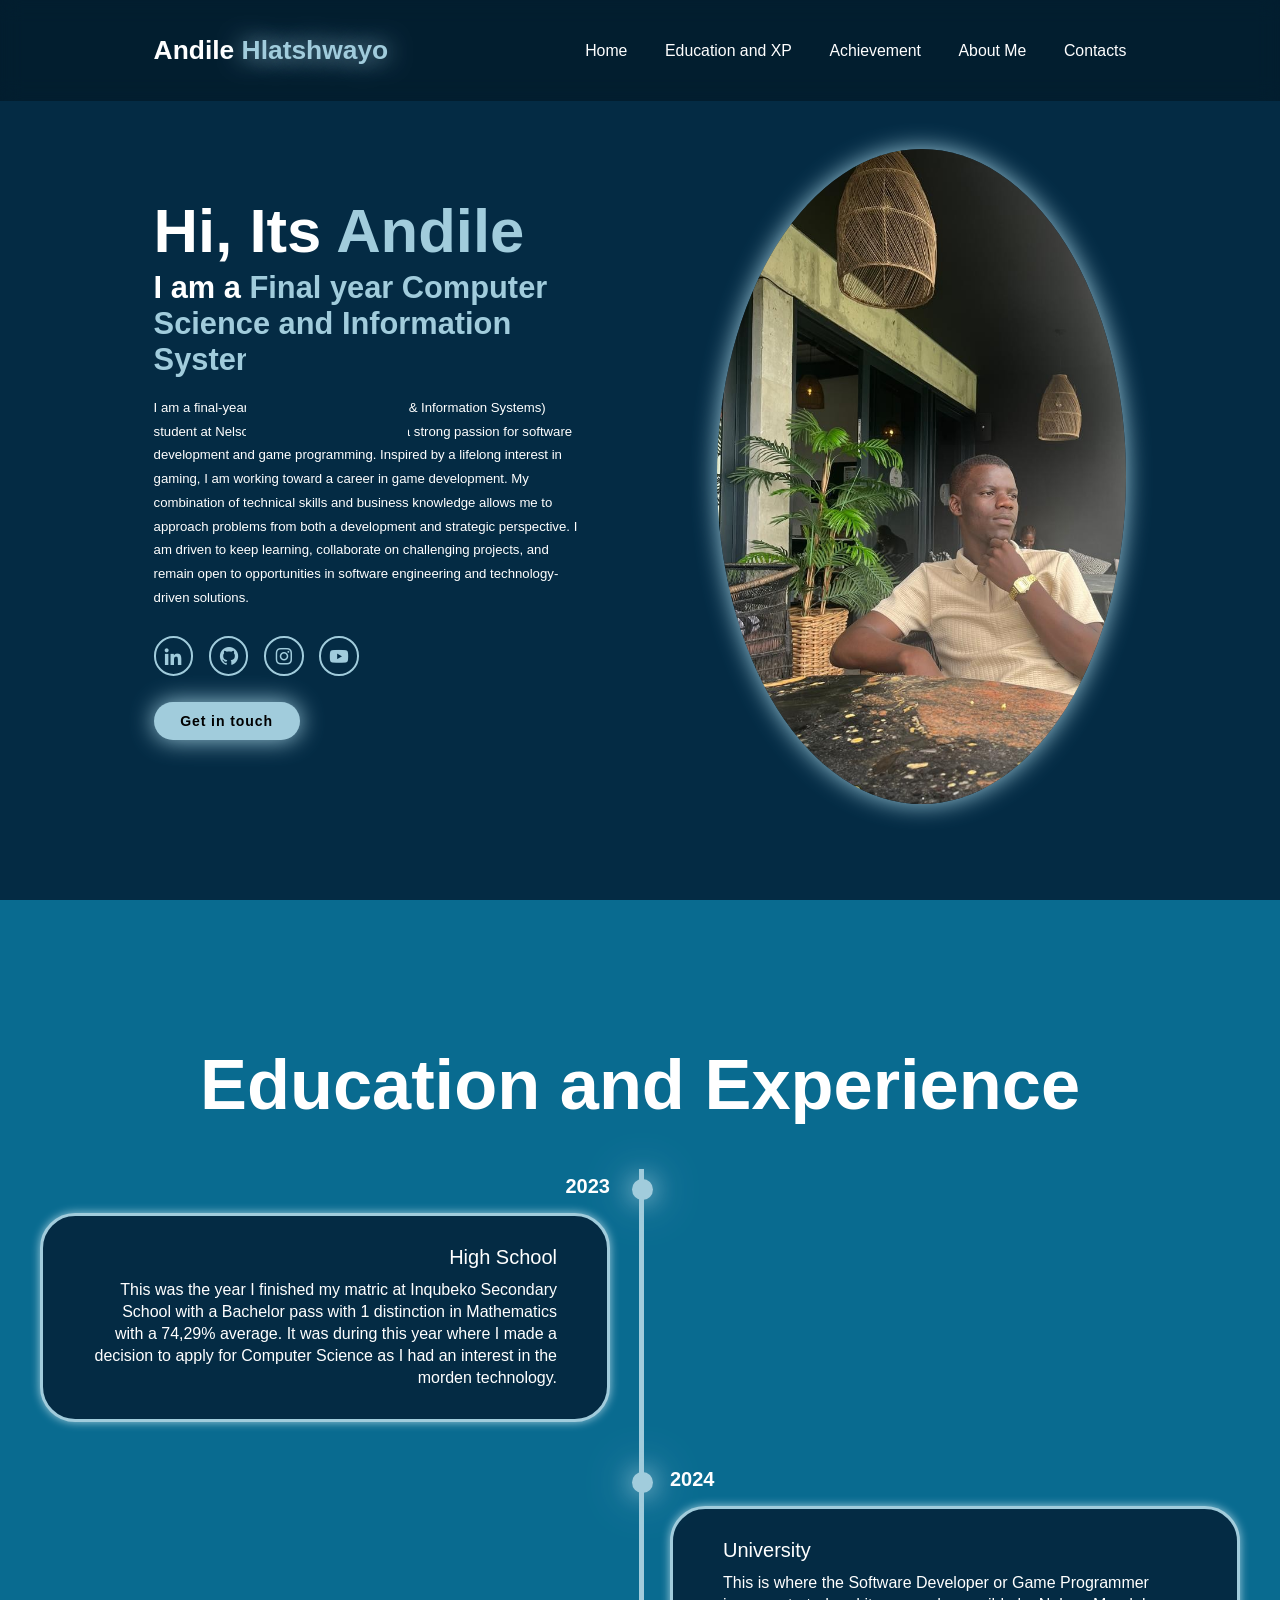
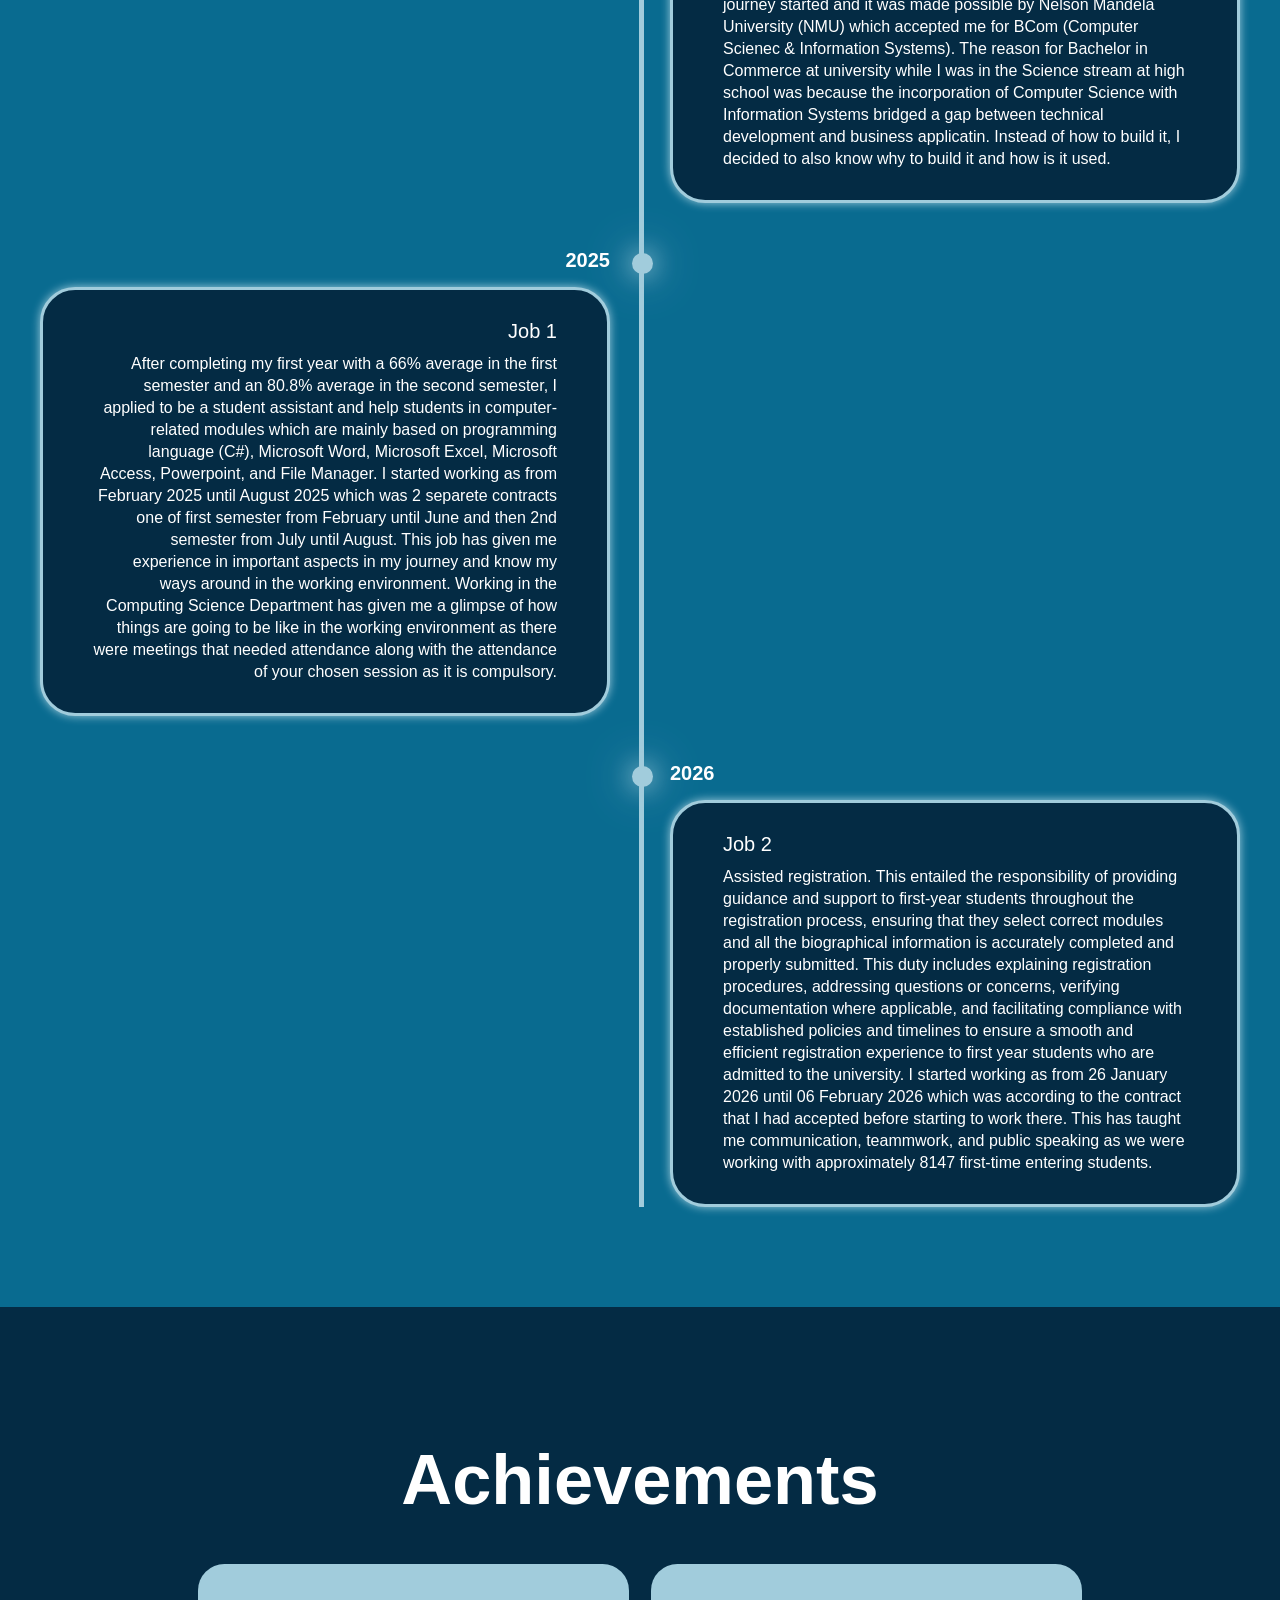
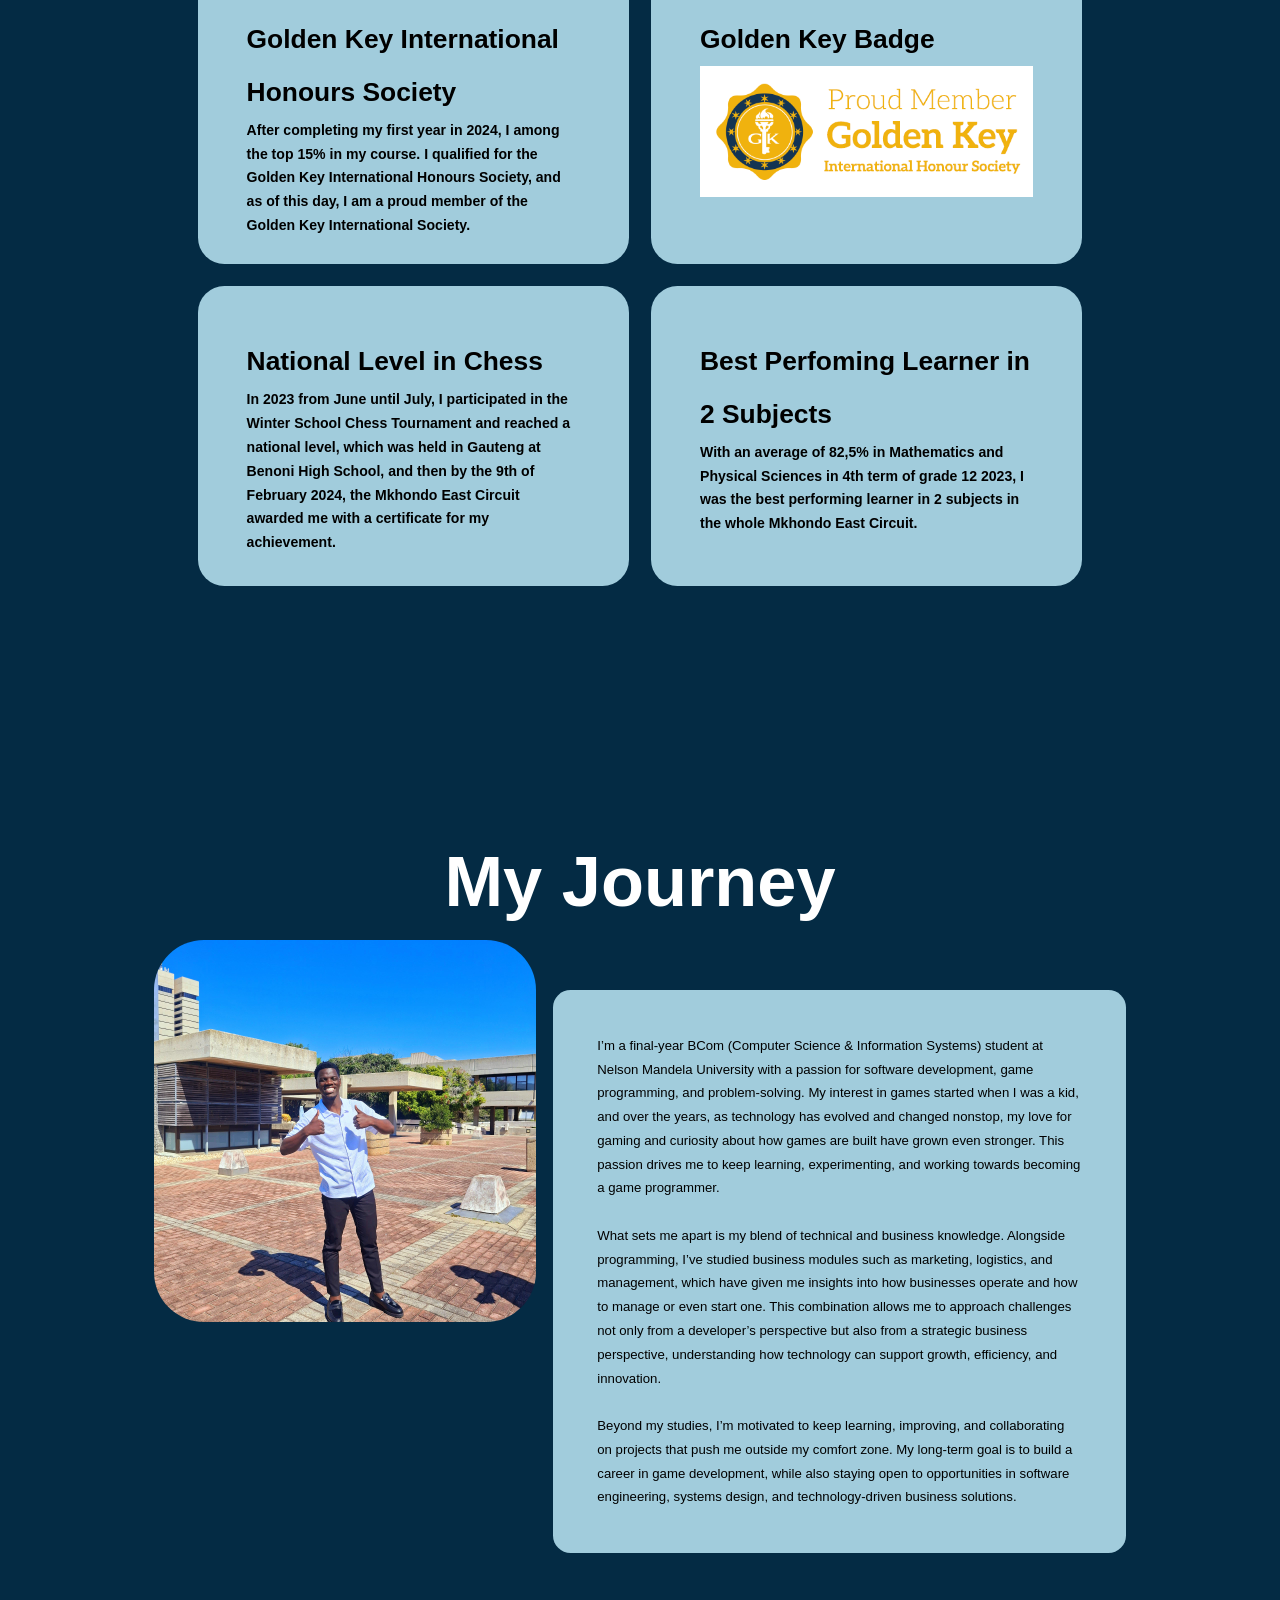
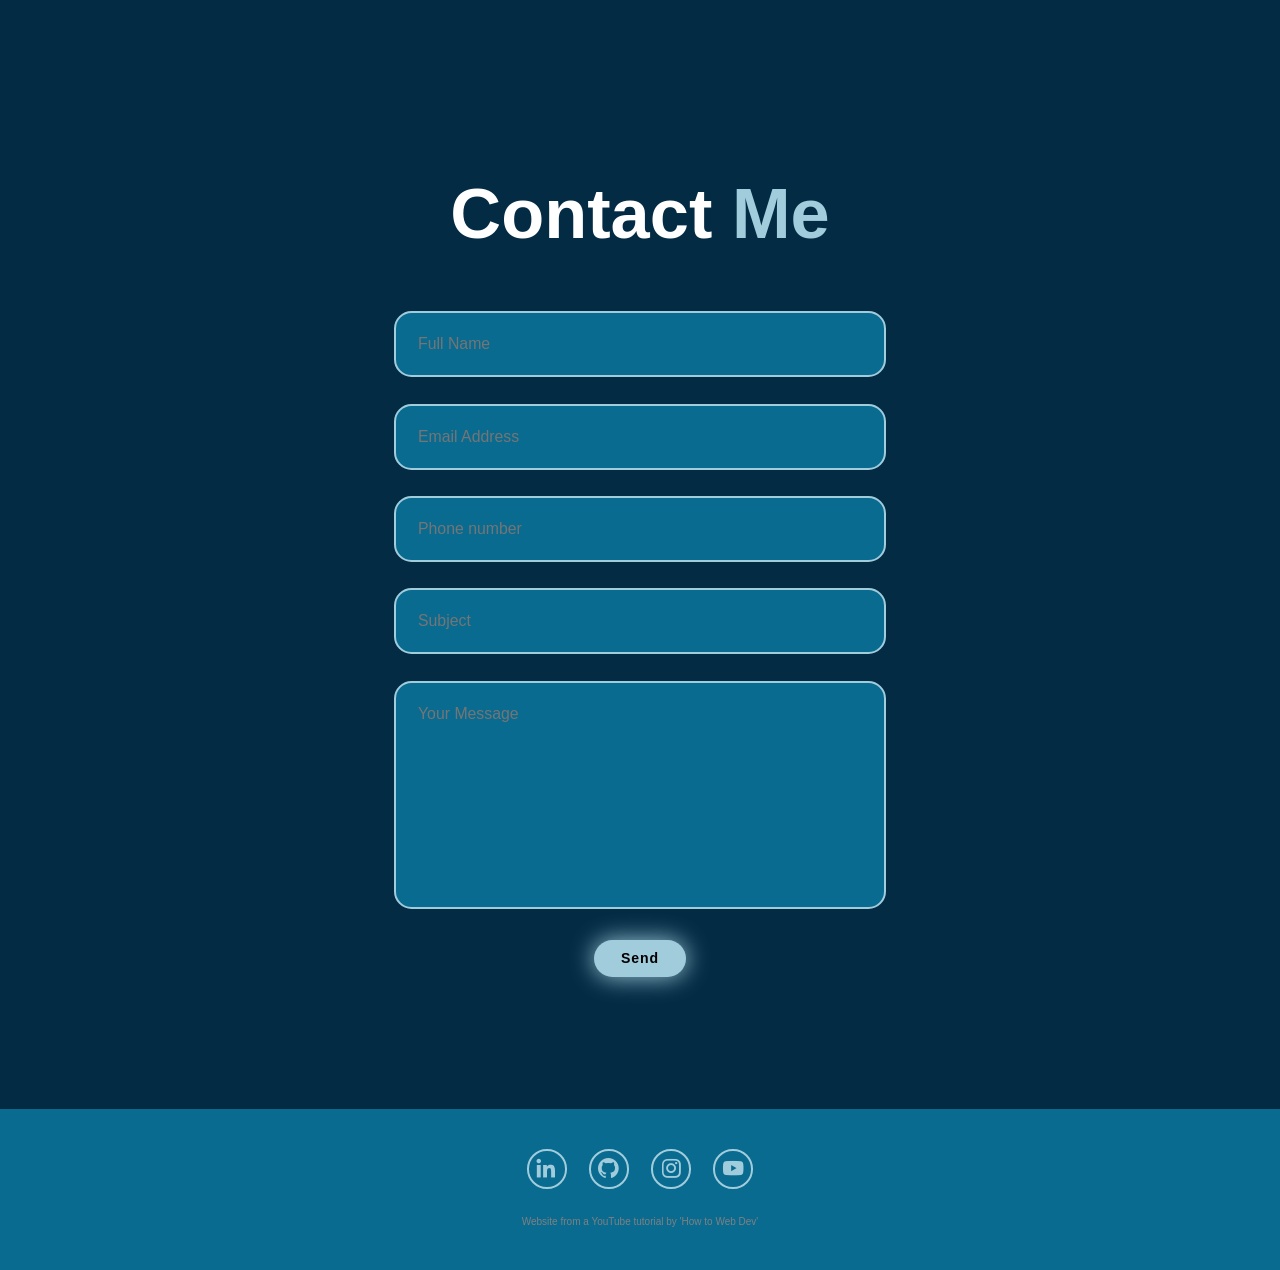
==== index.html @ 9cda264a "Rename Home.html to index.html" ====
<html lang="en">
    <head>
        <meta charset="UTF-8">
        <meta name="viewport" content="width=device-width, initial-scale=1.0">
        <title>Andile's Portfolio website</title>
        <link href="Stylesheet/Stylesheet.css" rel="Stylesheet" type="text/css">
        <link href='https://unpkg.com/boxicons@2.1.4/css/boxicons.min.css' rel='stylesheet'>
    </head>
    <body>
        <header class="header">
            <a href="#home" class="logo">Andile <span>Hlatshwayo</span></a>
            <i class='bx bx-menu' id="menu-icon"></i>
            <nav class="navbar">
                <a href="#home" class="active">Home</a>
                <a href="#education">Education and XP</a>
                <a href="#service">Achievement</a>
                <a href="#About">About Me</a>
                <a href="#contact">Contacts</a>
            </nav>
        </header>

        <section class="home" id="home">
            <div class="home-content">
                <h1> Hi, Its <span>Andile</span></h1>
                <h3 class=text-animation> I am a <span></span></h3>
                <p>I am a final-year BCom (Computer Science & Information Systems) student at Nelson Mandela University with a strong passion for software development and game programming. Inspired by a lifelong interest in gaming, I am working toward a career in game development. My combination of technical skills and business knowledge allows me to approach problems from both a development and strategic perspective. I am driven to keep learning, collaborate on challenging projects, and remain open to opportunities in software engineering and technology-driven solutions.</p>
                <div class="social-icons">
                    <a href="https://www.linkedin.com/in/andile-hlatshwayo-a243722b5/"><i class='bx bxl-linkedin'></i></a>
                    <a href="https://github.com/Andile-Hlatshwayo"><i class='bx bxl-github'></i></a>
                    <a href="https://www.instagram.com/viver_05/"><i class='bx bxl-instagram'></i></a>
                    <a href="https://www.youtube.com/@Andile_Hlatshwayo-05"><i class='bx bxl-youtube'></i></a>
                </div>
                <div class="btn-group">
                    <!--<a href="#" class="btn">Hire</a>-->
                    <a href="#contact" class="btn">Get in touch</a>
                </div>
                
            </div>
            <div class="home-img">
                    <img src="Images/Me1.jpeg" alt="Andile's Face">
                </div>
        </section>
        <section class="education"id="education">
            <h2 class="heading">Education and Experience</h2>
            <div class="timeline-items">
                <div class="timeline-item">
                <div class="timeline-dot"></div>
                <div class="timeline-date">2023</div> 
                <div class="timeline-content">
                    <h3>High School</h3>
                    <p>This was the year I finished my matric at Inqubeko Secondary School with a Bachelor pass with 1 distinction in Mathematics with a 74,29% average. It was during this year where I made a decision to apply for Computer Science as I had an interest in the morden technology.</p>
                </div>
            </div>

            <div class="timeline-item">
                <div class="timeline-dot"></div>
                <div class="timeline-date">2024</div> 
                <div class="timeline-content">
                    <h3>University</h3>
                    <p>This is where the Software Developer or Game Programmer journey started and it was made possible by Nelson Mandela University (NMU) which accepted me for BCom (Computer Scienec & Information Systems). The reason for Bachelor in Commerce at university while I was in the Science stream at high school was because the incorporation of Computer Science with Information Systems bridged a gap between technical development and business applicatin. Instead of how to build it, I decided to also know why to build it and how is it used.</p>
                </div>
            </div>
            <div class="timeline-item">
                <div class="timeline-dot"></div>
                <div class="timeline-date">2025</div> 
                <div class="timeline-content">
                    <h3>Job 1</h3>
                    <p>After completing my first year with a 66% average in the first semester and an 80.8% average in the second semester, I applied to be a student assistant and help students in computer-related modules which are mainly based on programming language (C#), Microsoft Word, Microsoft Excel, Microsoft Access, Powerpoint, and File Manager. I started working as from February 2025 until August 2025 which was 2 separete contracts one of first semester from February until June and then 2nd semester from July until August. This job has given me experience in important aspects in my journey and know my ways around in the working environment. Working in the Computing Science Department has given me a glimpse of how things are going to be like in the working environment as there were meetings that needed attendance along with the attendance of your chosen session as it is compulsory.</p>
                </div>
            </div>
            <div class="timeline-item">
                <div class="timeline-dot"></div>
                <div class="timeline-date">2026</div> 
                <div class="timeline-content">
                    <h3>Job 2</h3>
                    <p>Assisted registration. This entailed the responsibility of providing guidance and support to first-year students throughout the registration process, ensuring that they select correct modules and all the biographical information is accurately completed and properly submitted. This duty includes explaining registration procedures, addressing questions or concerns, verifying documentation where applicable, and facilitating compliance with established policies and timelines to ensure a smooth and efficient registration experience to first year students who are admitted to the university. I started working as from 26 January 2026 until 06 February 2026 which was according to the contract that I had accepted before starting to work there. This has taught me communication, teammwork, and public speaking as we were working with approximately 8147 first-time entering students.</p>
                </div>
            </div>
            
            </div>
        </section>

        <section class="services" id="service">
            <h2 class="heading">Achievements</h2>
            <div class="services-container">
                <div class="service-box">
                    <div class="service-info">
                        <h4>Golden Key International Honours Society</h4>
                        <p>After completing my first year in 2024, I among the top 15% in my course. I qualified for the Golden Key International Honours Society, and as of this day, I am a proud member of the Golden Key International Society.</p>
                    </div>
                </div>
                <div class="service-box">
                    <div class="service-info">
                        <h4>Golden Key Badge</h4>
                        <p><img src="Images/GK-Badge-_Blue-Flat.png" alt="GK badge"> </p>
                    </div>
                </div>
                <div class="service-box">
                    <div class="service-info">
                        <h4>National Level in Chess</h4>
                        <p>In 2023 from June until July, I participated in the Winter School Chess Tournament and reached a national level, which was held in Gauteng at Benoni High School, and then by the 9th of February 2024, the Mkhondo East Circuit awarded me with a certificate for my achievement.</p>
                    </div>
                </div>
                <div class="service-box">
                    <div class="service-info">
                        <h4>Best Perfoming Learner in 2 Subjects</h4>
                        <p>With an average of 82,5% in Mathematics and Physical Sciences in 4th term of grade 12 2023, I was the best performing learner in 2 subjects in the whole Mkhondo East Circuit.</p>
                    </div>
                </div>

            </div>
            
        </section>
        <section class="about-me" id="About">
            <h2>My Journey</h2>
            <div class="about-container">
                <div class="about-image">
                    <img src="Images/IMG-20251029-WA0083.jpg" alt="Andile full body">
                </div>
                <div class="about-info">
                    <p>I’m a final-year BCom (Computer Science & Information Systems) student at Nelson Mandela University with a passion for software development, game programming, and problem-solving. My interest in games started when I was a kid, and over the years, as technology has evolved and changed nonstop, my love for gaming and curiosity about how games are built have grown even stronger. This passion drives me to keep learning, experimenting, and working towards becoming a game programmer.
                    <br><br>What sets me apart is my blend of technical and business knowledge. Alongside programming, I’ve studied business modules such as marketing, logistics, and management, which have given me insights into how businesses operate and how to manage or even start one. This combination allows me to approach challenges not only from a developer’s perspective but also from a strategic business perspective, understanding how technology can support growth, efficiency, and innovation.
                    <br><br>Beyond my studies, I’m motivated to keep learning, improving, and collaborating on projects that push me outside my comfort zone. My long-term goal is to build a career in game development, while also staying open to opportunities in software engineering, systems design, and technology-driven business solutions.</p>
                </div>
            </div>
        </section>

        <section class="contact" id="contact">
            <h2 class="heading">Contact <span>Me</span></h2>
            <form action="https://formsubmit.co/a7f2ac24976071102de75db7d6a9cdf4" method="post">
                <div class="input-group">
                    <div class="input-box">
                        <input type="text" name="Name" placeholder="Full Name">
                        <input type="email" name="email_address" placeholder="Email Address">
                    </div>
                    <div class="input-box">
                        <input type="number" name="Cell number" placeholder="Phone number">
                        <input type="text" name="Email Subject" placeholder="Subject">
                    </div>
                    <div class="input-group-2">
                        <textarea name="message_content" cols="30" rows="10" placeholder="Your Message"></textarea>
                        <input type="submit" value="Send" class="btn">
                    </div>
                </div>
            </form>
        </section>

        <footer class="footer">
            <div class="social">
                <a href="https://www.linkedin.com/in/andile-hlatshwayo-a243722b5/"><i class='bx bxl-linkedin'></i></a>
                <a href="https://github.com/Andile-Hlatshwayo"><i class='bx bxl-github'></i></a>
                <a href="https://www.instagram.com/viver_05/"><i class='bx bxl-instagram'></i></a>
                <a href="https://www.youtube.com/@Andile_Hlatshwayo-05"><i class='bx bxl-youtube'></i></a>
            </div>
            <ul class="list">
                <li>
                    <P>Website from a YouTube tutorial by 'How to Web Dev'</P>
                </li>
            </ul>
        </footer>
        <script src="Javascript/Javascript.js"></script>
    </body>
</html>
---- Stylesheet/Stylesheet.css ----
*{
    margin: 0;
    padding: 0;
    box-sizing: border-box;
    text-decoration: none;
    border: none;
    outline: none;
    scroll-behavior: smooth;
    font-family: "Poppins", sans-serif;
}
:root{
    --bg-color: #042B44;
    --second-bg-color: #096B90;
    --text-color: white;
    --main-color: #A1CCDC;
    /*--bg-color: #080808;
    --second-bg-color: #131313;
    --text-color: white;
    --main-color: #00ffee;*/
}
html{
    font-size: 60%;
    overflow-x: hidden;
}
body{
    background: var(--bg-color);
    color: var(--text-color);
}
.header{
    position: fixed;
    top: 0;
    left: 0;
    width: 100%;
    padding: 4rem 12% 4rem;
    background: rgba(0,0,0,0.3);
    backdrop-filter: blur(10px);
    display: flex;
    justify-content: space-between;
    align-items: center;
    z-index: 5;
}
.logo{
    font-size: 3rem;
    color: var(--text-color);
    font-weight: 800;
    cursor: pointer;
    transition: 0.3s ease;

}
.logo:hover{
    transform: scale(1.1);
}
.logo span{
    text-shadow: 0 0 25px var(--main-color);
}
.navbar a{
    font-size: 1.8rem;
    color: var(--text-color);
    margin-left: 4rem;
    font-weight: 500;
    transition: 0.3s ease;
    border-bottom: 3px solid transparent;
}
.navbar a:hover, .navbar a.active{
    color: var(--main-color);
    border-bottom: 3px solid var(--main-color);
}
#menu-icon{
    font-size: 3.6rem;
    color: var(--main-color);
    display: none;
}


section{
    min-height: 100vh;
    padding: 10rem 12% 10rem;
}
.home{
    display: flex;
    align-items: center;
    justify-content: center;
    gap: 15rem;
}
.home-content{
    display:flex;
    flex-direction: column;
    align-items: baseline;
    text-align: left;
    justify-content: center;
    margin-top: 3rem;

}
span{
    color: var(--main-color);
}
.logo span{
    color: var(--main-color);
}
.home-content h3{
    margin-bottom: 2rem;
    margin-top: 1rem;
    font-size: 3.5rem;
}
.home-content h1{
    font-size: 7rem;
    font-weight: 700;
    margin-top: 1.5rem;
    line-height: 1;
}
.home-img{
    border-radius: 50%;
}
.home-img img{
    position: relative;
    top: 3rem;
    width: 32vw;
    border-radius: 50%;
    box-shadow: 0 0 25px var(--main-color);
    cursor: pointer;
    transition: 0.4s ease-in-out;
}
.home-img img:hover{
    box-shadow: 0 0 25px var(--main-color), 
    0 0 50px var(--main-color),
     0 0 100px var(--main-color);
}
.home-content p{
    font-size: 1.5rem;
    font-weight: 500;
    max-width: 1000px;
    line-height: 1.8;
}
.social-icons a{
    display: inline-flex;
    justify-content: center;
    align-items: center;
    width: 4.5rem;
    height: 4.5rem;
    background: transparent;
    border: 2px solid var(--main-color);
    font-size: 2.5rem;
    border-radius: 50%;
    color: var(--main-color);
    margin: 3rem 1.5rem 3rem 0;
    transition: 0.3s ease-in-out;
}
.social-icons a:hover{
    color: var(--text-color);
    transform: scale(1.3)translateY(-5px);
    box-shadow: 0 0 25px var(--main-color);
    background-color: var(--main-color);
}
.btn{
    display: inline-block;
    padding: 1rem 2.8rem;
    background: var(--main-color);
    box-shadow: 0 0 25px var(--main-color);
    border-radius: 4rem;
    color: black;
    border: 2px solid transparent;
    letter-spacing: 0.1rem;
    font-weight: 600;
    transition: 0.3s ease-in-out;
    font-size: 1.6rem;
    cursor: pointer;
}
.btn:hover{
    transform: scale(1.05);
    box-shadow: 0 0 50px var(--main-color);
}
.btn-group{
    display: flex;
    align-items: center;
    gap: 1.5rem;

}
.btn-group a:nth-of-type(2){
    background-color: black;
    color: var(--main-color);
    border: 2px solid var(--main-color);
    box-shadow: 0 0 25px transparent;
}
.btn-group a:nth-of-type(2):hover{
    box-shadow: 0 0 25px var(--main-color);
    background-color: var(--main-color);
    color: black;
}
.text-animation{
    font-size: 34px;
    font-weight: 600;
    min-width: 280px;
}
.text-animation span{
    position: relative;
}
.text-animation span::before{
    content: "Final year Computer Science and Information Systems student";
    color: var(--main-color);
    animation: words 20s infinite;
}
.text-animation span::after{
    content: "";
    background-color: var(--bg-color);
    position: absolute;
    width: calc(100% + 8px);
    height: 100%;
    border-left: 3px solid var(--bg-color);
    right: -8px;
    animation: cursor 0.6s infinite, typing 20s steps(16) infinite;

}
@keyframes cursor{
    to{
        border-left: 2px solid var(--main-color);
    }
}
@keyframes words{
    0%, 20%{
        content: "NMU student";
    }
    21%, 40%{
        content: "Full stack developer";
    }
    41%, 60%{
        content: "Chess player";
    }
    61%, 80%{
        content: "Basketball player";
    }
    81%, 100%{
        content: "Skateboarder";
    }
}
@keyframes typing{
    10%, 15%, 30%, 35%, 50%, 55%, 70%, 75%, 90%, 95%{
        width: 0;
    }
    5%, 20%, 25%, 40%, 45%, 60%, 65%, 80%, 85%{
        width: calc(100% + 8px);
    }
}




.heading{
    font-size: 8rem;
    text-align: center;
    margin: 5rem 0;
}
.education{
    padding: 100px 15px;
    background: var(--second-bg-color);
}
.education h2{
    margin-bottom: 5rem;
}
.timeline-items{
    max-width: 1200px;
    margin: auto;
    display: flex;
    flex-wrap: wrap;
    position: relative;
}
.timeline-items::before{
    content: "";
    position: absolute;
    width: 5px;
    height: 100%;
    background-color: var(--main-color);
    left: calc(50% - 1px);
}
.timeline-item{
    margin-bottom: 40px;
    width: 100%;
    position: relative;
}
.timeline-item:last-child{
    margin-bottom: 0;
}
.timeline-item:nth-child(odd){
    padding-right: calc(50% + 30px);
    text-align: right;
}
.timeline-item:nth-child(even){
    padding-left: calc(50% + 30px);
}
.timeline-dot{
    height: 21px;
    width: 21px;
    background-color: var(--main-color);
    box-shadow: 0 0 25px var(--main-color), 
                0 0 50px var(--main-color);
    position: absolute;
    left: calc(50% - 8px);
    border-radius: 50%;
    top: 10px;
}
.timeline-date{
    font-size: 20px;
    font-weight: 800;
    color: white;
    margin: 6px 0 15px;
}
.timeline-content{
    background-color: var(--bg-color);
    border: 3px solid var(--main-color);
    padding: 30px 50px;
    border-radius: 4rem;
    box-shadow: 0 0 10px var(--main-color);
    cursor: pointer;
    transition: 0.3s ease-in-out;
}
.timeline-content:hover{
    transform: scale(1.05);
    box-shadow: 0 0 25px var(--main-color);
}
.timeline-content h3{
    font-size: 20px;
    color: white;
    margin: 0 0 10px;
    font-weight: 500;

}
.timeline-content p{
    color: white;
    font-size: 16px;
    font-weight: 300;
    line-height: 22px;
}

::-webkit-scrollbar{
    width: 15px;
}
::-webkit-scrollbar-thumb{
    background-color: var(--main-color);
}
::-webkit-scrollbar-track{
    background-color: var(--bg-color);
    width: 50px;
}


.services{
    background: var(--bg-color);
    color: black;
}
.services h2{
    margin-bottom: 5rem;
    color: white;
}
.services-container{
    display: grid;
    grid-template-columns: repeat(2,1fr);
    align-items: center;
    gap: 2.5rem;
}
.service-box{
    background-color: var(--main-color);
    height: 300px;
    border-radius: 3rem;
    border: 5px solid transparent;
    cursor: pointer;
    transition: 0.4s ease-in-out;
}
.service-box:hover{
    background: white;
    color: black;
    border: 5px solid var(--main-color);
    transform: scale(1.03);
}
.service-box .service-info{
    display: flex;
    flex-direction: column;
    text-align: left;
    max-height: 200px;
    justify-content: left;
    align-items: baseline;
    padding: 5rem 5rem;
}
.service-info h4{
    font-size: 3rem;
    font-weight: 800;
    line-height: 2;
}
.service-info p{
    font-size: 1.6rem;
    font-weight: 600;
    max-height: 100px;
    line-height: 1.7;
    margin: auto;
}
.service-info p img{
    width: 100%;
    margin: 0 auto;
}

.contact{
    background-color: var(--bg-color);
}
.contact h2{
    margin-bottom: 3rem;
    color: white;
}
.contact form{
    display: flex;
    align-items: center;
    justify-content: center;
    gap: 3rem;
    margin: 5rem auto;
    text-align: center;
}
.contact form .input-box{
    display: flex;
    justify-content: center;
    flex-wrap: wrap;
}
.contact form .input-box input, 
.contact form textarea{
    width: 100%;
    padding: 2.5rem;
    font-size: 1.8rem;
    color: var(--text-color);
    background: var(--second-bg-color);
    border-radius: 2rem;
    border: 2px solid var(--main-color);
    margin: 1.5rem 0;
    resize: none;
}
.contact form .btn{
    margin-top: 2rem;

}
.footer{
    position: relative;
    bottom: 0;
    width: 100%;
    padding: 40px 0;
    background-color: var(--second-bg-color);
}
.footer .social{
    text-align: center;
    padding-bottom: 25px;
    color: var(--main-color);
}
.footer .social a{
    font-size: 2.8rem;
    color: var(--main-color);
    border: 2px solid var(--main-color);
    width: 4.5rem;
    height: 4.5rem;
    line-height: 42px;
    text-align: center;
    border-radius: 50%;
    margin: 0 10px;
    transition: 0.3s ease-in-out;
    display: inline-flex;
    justify-content: center;
    align-items: center;
}
.footer .social a:hover{
    transform: scale(1.2)translateY(-10px);
    background-color: var(--main-color);
    color: black;
    box-shadow: 0 0 25px var(--main-color);
}
.footer ul{
    margin-top: 0;
    padding: 0;
    font-size: 18px;
    line-height: 1.6;
    margin-bottom: 0;
    text-align: center;
}
.footer ul li{
    display: inline-block;
    padding: 0 15px;
}
.footer ul li p{
    font-size: x-small;
    color: grey;
}

@media(max-width:1285px){
    html{
        font-size: 55%;
    }
    .services-container{
        padding-bottom: 7rem;
        grid-template-columns: repeat(2,1fr);
        margin: 0 5rem;
    }
    .about-container{
        display: block;
    }

}
@media(max-width:991px){
    header{
        padding: 2rem 3%;
    }
    section{
        padding: 10rem 3% 2rem;
    }
    .timeline-items::before{
        left: 7px;
    }
    .timeline-item:nth-child(odd){
        padding-right: 0;
        text-align: left;
    }
    .timeline-item:nth-child(odd),
     .timeline-item:nth-child(even){
        padding-left: 37px;
    }
    .timeline-dot{
        left: 0;
    }
    .services{
        padding-bottom: 7rem;
    }
    .contact form{
        flex-direction: column;
    }
    .footer{
        padding: 2rem 3%;
    }

}
@media(max-width:895px){
    #menu-icon{
        display: block;
    }
    .navbar{
        position: absolute;
        top: 100%;
        right: 0;
        width: 50%;
        padding: 1rem 3%;
        background: rgba(0,0,0,0.8);
        backdrop-filter: blur(20px);
        border-bottom-left-radius: 2rem;
        border-left: 2px solid var(--main-color);
        border-bottom: 2px solid var(--main-color);
        display: none;
    }
    .navbar.active{
        display: block;
    }
    .navbar a{
        display: block;
        font-size: 2rem;
        margin: 3rem 0;
        color: white;
    }
    .home{
        flex-direction: column-reverse;
        margin: 5rem 4rem;
    }
    .home-content h3{
        font-size: 2.6rem;
    }
    .home-content h1{
        font-size: 8rem;
        margin-top: 3rem;
    }
    .home-content p{
        max-width: 600px;
        margin: 0 auto;
    }
    .home-img img{
        width: 56dvw;
    }
    .services h2{
        margin-bottom: 3rem;
    }
    .services-container{
        grid-template-columns: repeat(1,1fr);
    }
    .about-me{
        padding: 0;
        margin: 0;
    }
    .about-container{
        display: block;
    }
    .about-info{
        overflow: auto;
        
    }
    
}



.about-image{
    width: 40%;
    margin: 0 auto;
    padding-bottom: 50px;
}
.about-image img{
    width: 100%;
    height: auto;
    border-radius: 50px;
}
.about-info{
    width: 60%;
    margin: 0 auto;
    padding-top: 50px;
}
.about-container{
    display: flex;
    gap: 2rem;
}
.about-info p{
    font-size: 1.5rem;
    font-weight: 500;
    line-height: 1.8;
    background: var(--main-color);
    color: black;
    border-radius: 2rem;
    padding: 5rem;
    transition: 0.3s ease-in-out;
}
.about-info p:hover{
    background: white;
    color: black;
    border: 5px solid var(--main-color);
    transform: scale(1.03);
}
.about-me h2{
    margin-bottom: 5rem;
    color: white;
    font-size: 8rem;
    text-align: center;
    margin: 2rem 0;
}
@media (max-width: 768px) {
    .about-container {
        flex-direction: row;
    }

    .about-info {
        max-height: 300px;
        overflow: auto;
    }
    .service-info p img{
        width: 90%;
        margin: 0 auto;
    }
}
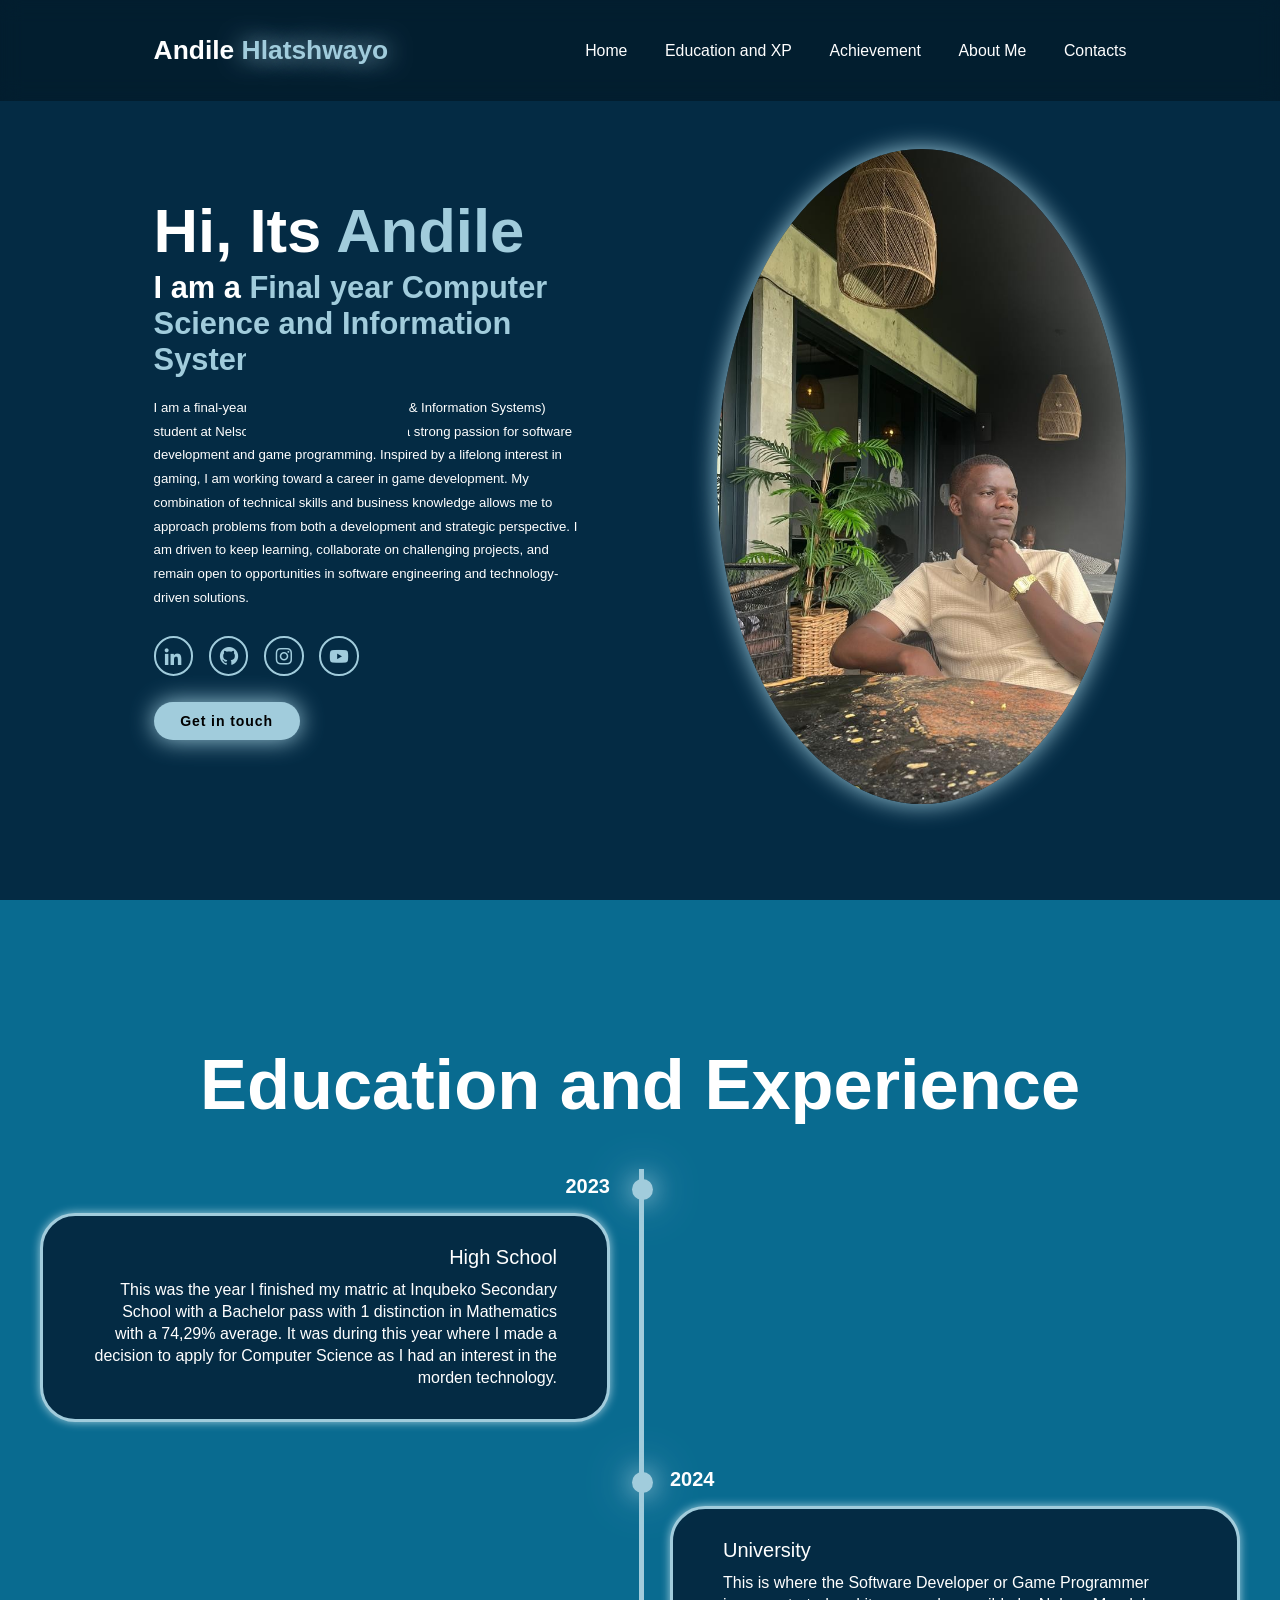
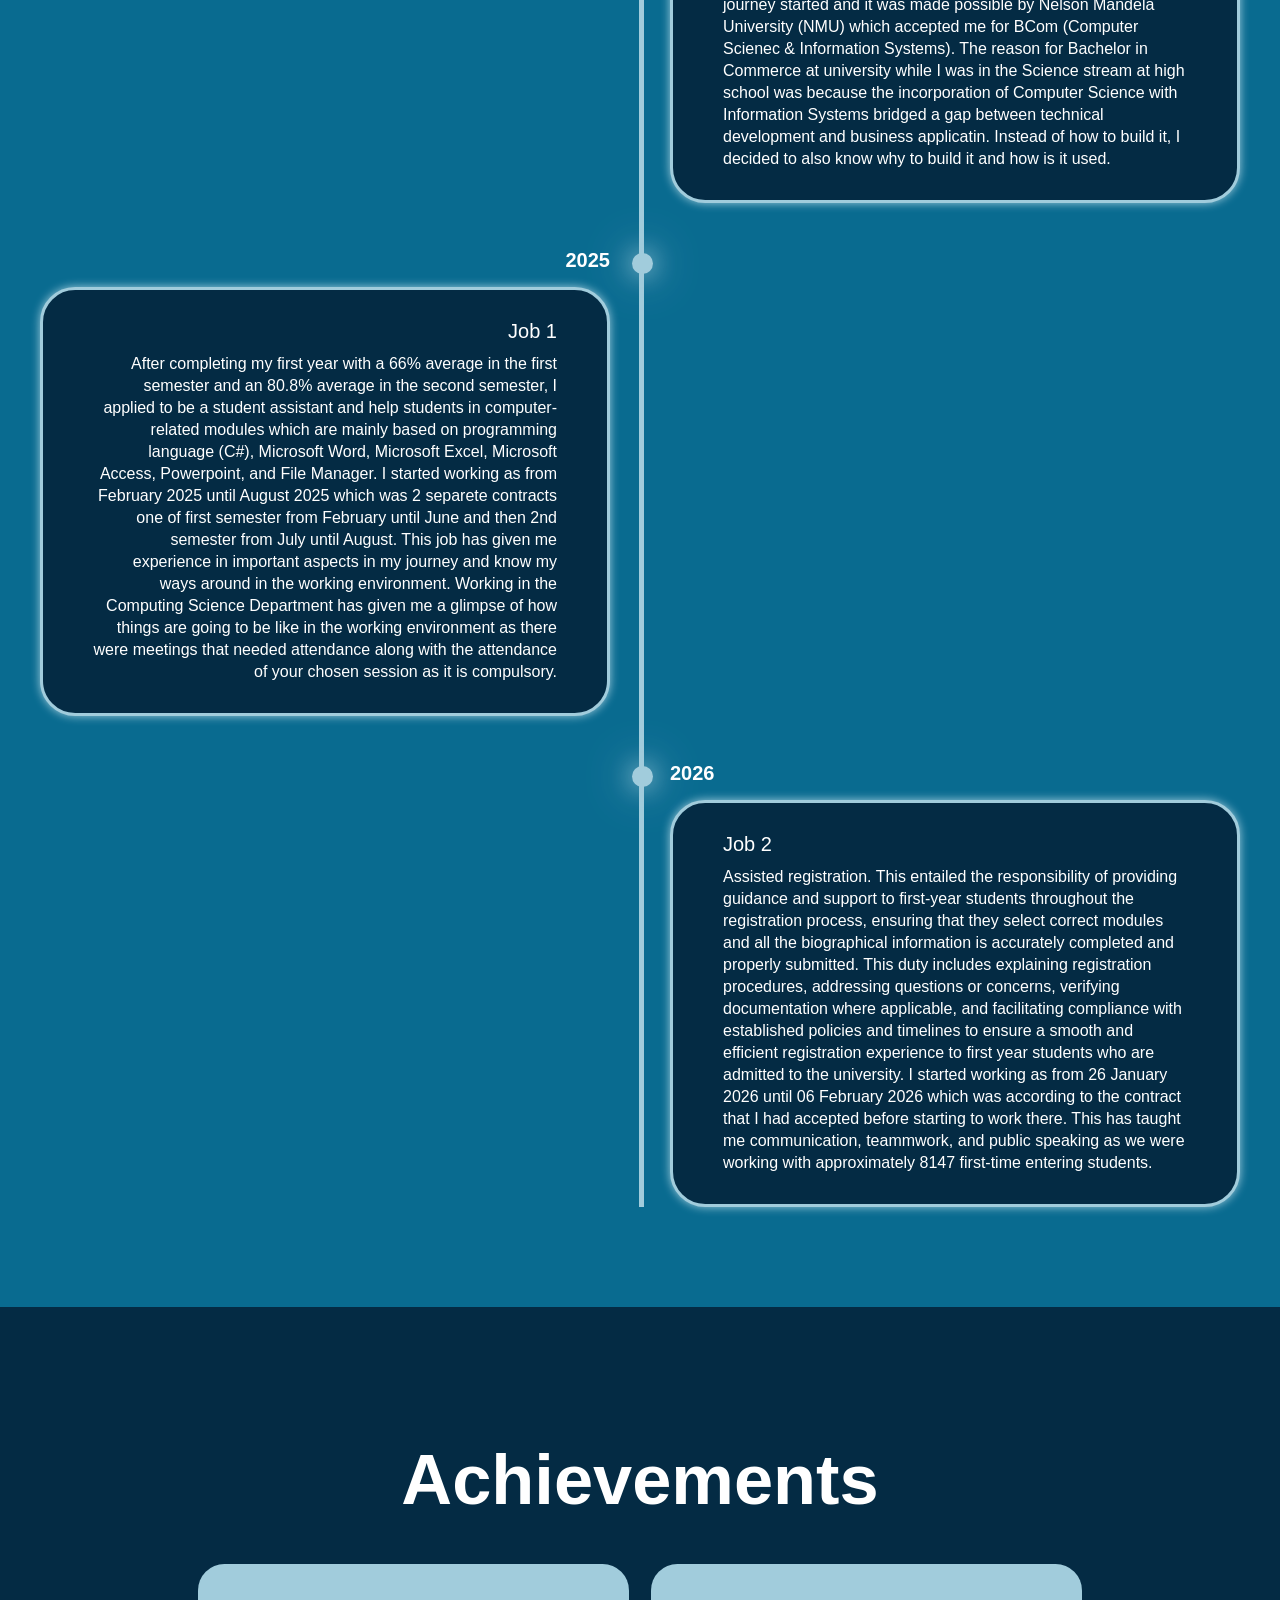
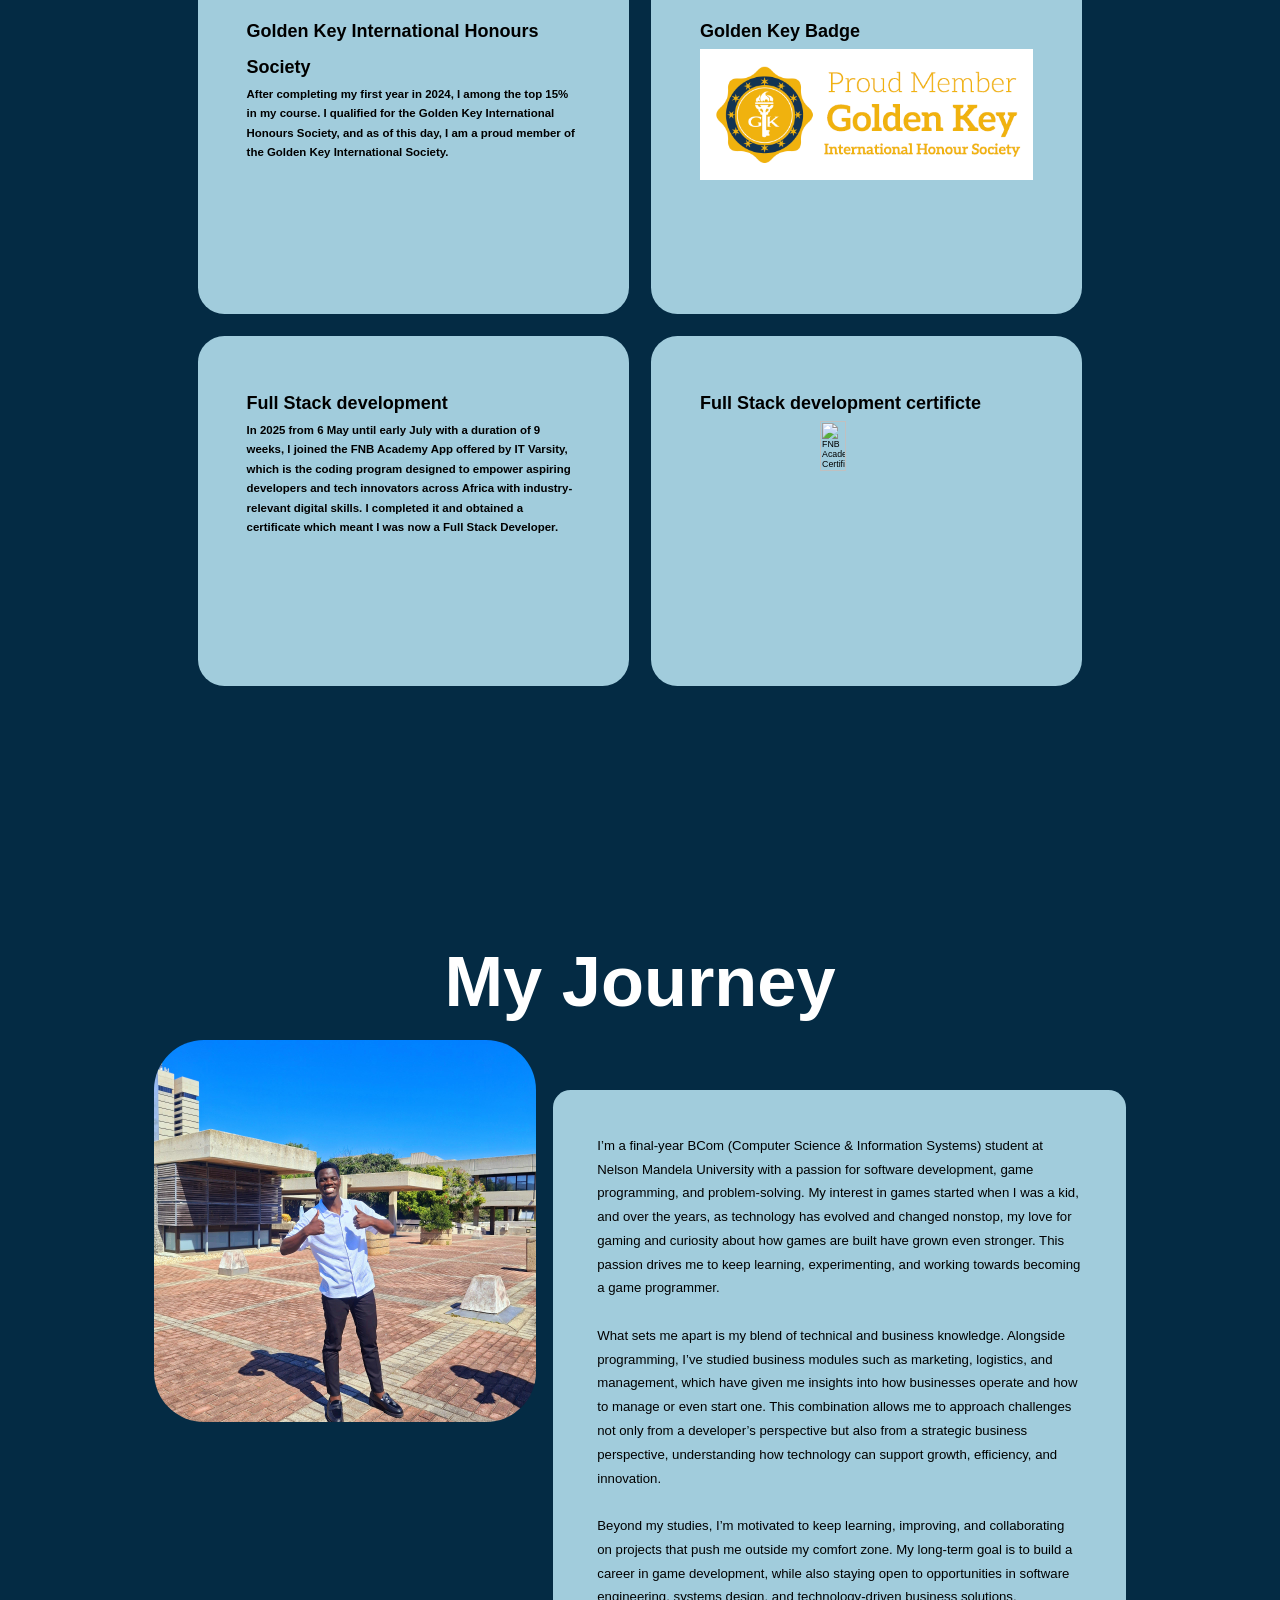
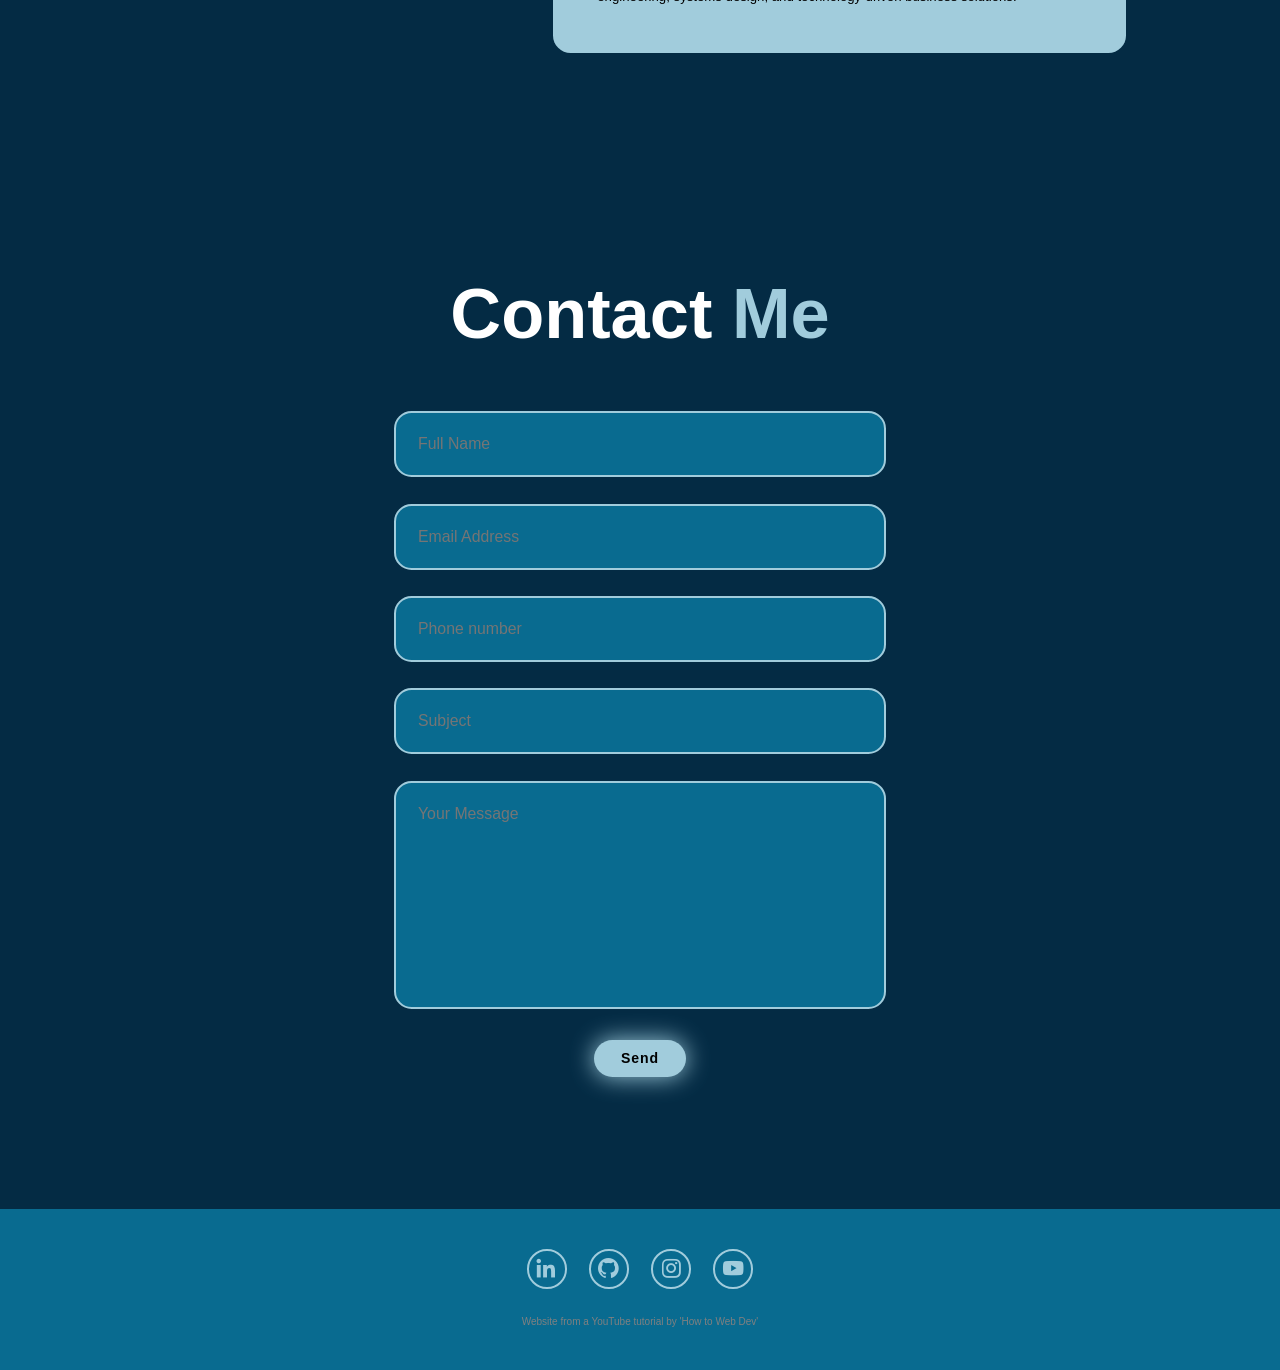
==== commit f595ab98: "Update index.html" ====
--- a/index.html
+++ b/index.html
@@ -92,19 +92,19 @@
                 <div class="service-box">
                     <div class="service-info">
                         <h4>Golden Key Badge</h4>
-                        <p><img src="Images/GK-Badge-_Blue-Flat.png" alt="GK badge"> </p>
+                        <img src="Images/GK-Badge-_Blue-Flat.png" alt="GK badge">
                     </div>
                 </div>
                 <div class="service-box">
                     <div class="service-info">
-                        <h4>National Level in Chess</h4>
-                        <p>In 2023 from June until July, I participated in the Winter School Chess Tournament and reached a national level, which was held in Gauteng at Benoni High School, and then by the 9th of February 2024, the Mkhondo East Circuit awarded me with a certificate for my achievement.</p>
+                        <h4>Full Stack development</h4>
+                        <p>In 2025 from 6 May until early July with a duration of 9 weeks, I joined the FNB Academy App offered by IT Varsity, which is the coding program designed to empower aspiring developers and tech innovators across Africa with industry-relevant digital skills. I completed it and obtained a certificate which meant I was now a Full Stack Developer.</p>
                     </div>
                 </div>
                 <div class="service-box">
                     <div class="service-info">
-                        <h4>Best Perfoming Learner in 2 Subjects</h4>
-                        <p>With an average of 82,5% in Mathematics and Physical Sciences in 4th term of grade 12 2023, I was the best performing learner in 2 subjects in the whole Mkhondo East Circuit.</p>
+                        <h4>Full Stack development certificte</h4>
+                        <img id="Image" src="Images/FNB Academy.png" alt="FNB Academy Certificate">
                     </div>
                 </div>
 
--- a/Stylesheet/Stylesheet.css
+++ b/Stylesheet/Stylesheet.css
@@ -217,7 +217,7 @@
 }
 @keyframes words{
     0%, 20%{
-        content: "NMU student";
+        content: "student at NMU";
     }
     21%, 40%{
         content: "Full stack developer";
@@ -358,7 +358,7 @@
 }
 .service-box{
     background-color: var(--main-color);
-    height: 300px;
+    height: 350px;
     border-radius: 3rem;
     border: 5px solid transparent;
     cursor: pointer;
@@ -391,8 +391,12 @@
     line-height: 1.7;
     margin: auto;
 }
-.service-info p img{
+.service-info img{
     width: 100%;
+    margin: 0 auto;
+}
+#Image{
+    width: 30%;
     margin: 0 auto;
 }
 
@@ -493,6 +497,16 @@
     }
     .about-container{
         display: block;
+    }
+    .service-info p{
+        font-size: 1.3rem;
+    }
+    .service-info h4{
+        font-size: large;
+    }
+    #Image{
+        width: 55%;
+        margin: 0 auto;
     }
 
 }
@@ -589,6 +603,10 @@
         overflow: auto;
         
     }
+    #Image{
+        width: 28%;
+        margin: 0 auto;
+    }
     
 }
 
@@ -645,9 +663,77 @@
         max-height: 300px;
         overflow: auto;
     }
-    .service-info p img{
+    .service-info img{
         width: 90%;
         margin: 0 auto;
     }
-}
-
+    .service-info p{
+        font-size: 1rem;
+    }
+    .service-info h4{
+        font-size: large;
+    }
+    #Image{
+        width: 28%;
+        margin: 0 auto;
+    }
+    /*
+    .about-container {
+        flex-direction: row;
+    }
+
+    .about-info {
+        max-height: 300px;
+        overflow: auto;
+    }
+    .service-info img{
+        width: 90%;
+        margin: 0 auto;
+    }
+    .service-info p{
+        font-size: 2rem;
+    }
+    .service-info h4{
+        font-size: 3rem;
+    }
+    #Image{
+        width: 28%;
+        margin: 0 auto;
+    }
+    */
+}
+
+@media (max-width: 480px) {
+    .service-info p{
+        font-size: 1rem;
+    }
+    .service-info h4{
+        font-size: large;
+    }
+    #Image{
+        width: 60%;
+        margin: 0 auto;
+    }
+ }
+ @media (max-width: 2500px) {
+    #Image{
+        width: 20%;
+        margin: 0 auto;
+    }
+    .service-info img{
+        width: 70%;
+        margin: 0 auto;
+    }
+ }
+  @media (max-width: 1444px) {
+    #Image{
+        width: 28%;
+        margin: 0 auto;
+    }
+    .service-info img{
+        width: 100%;
+        margin: 0 auto;
+    }
+ }
+
+
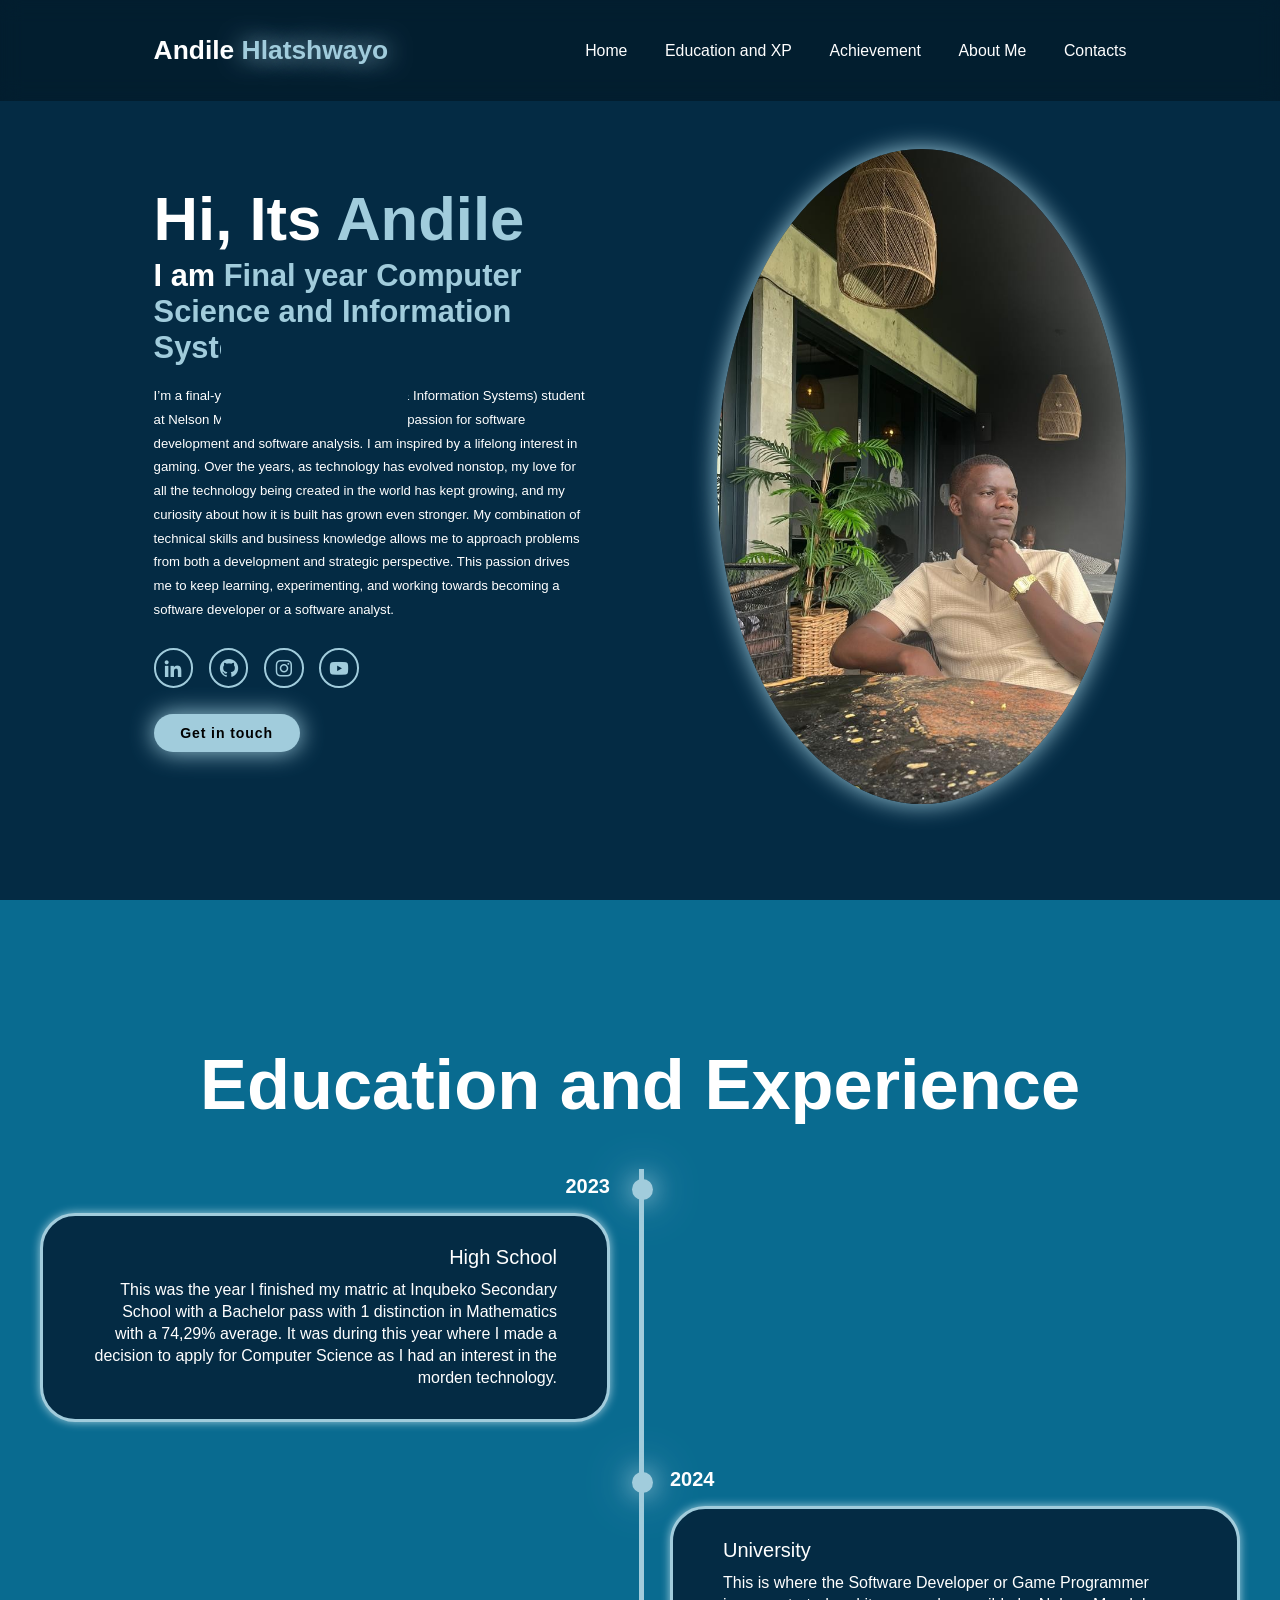
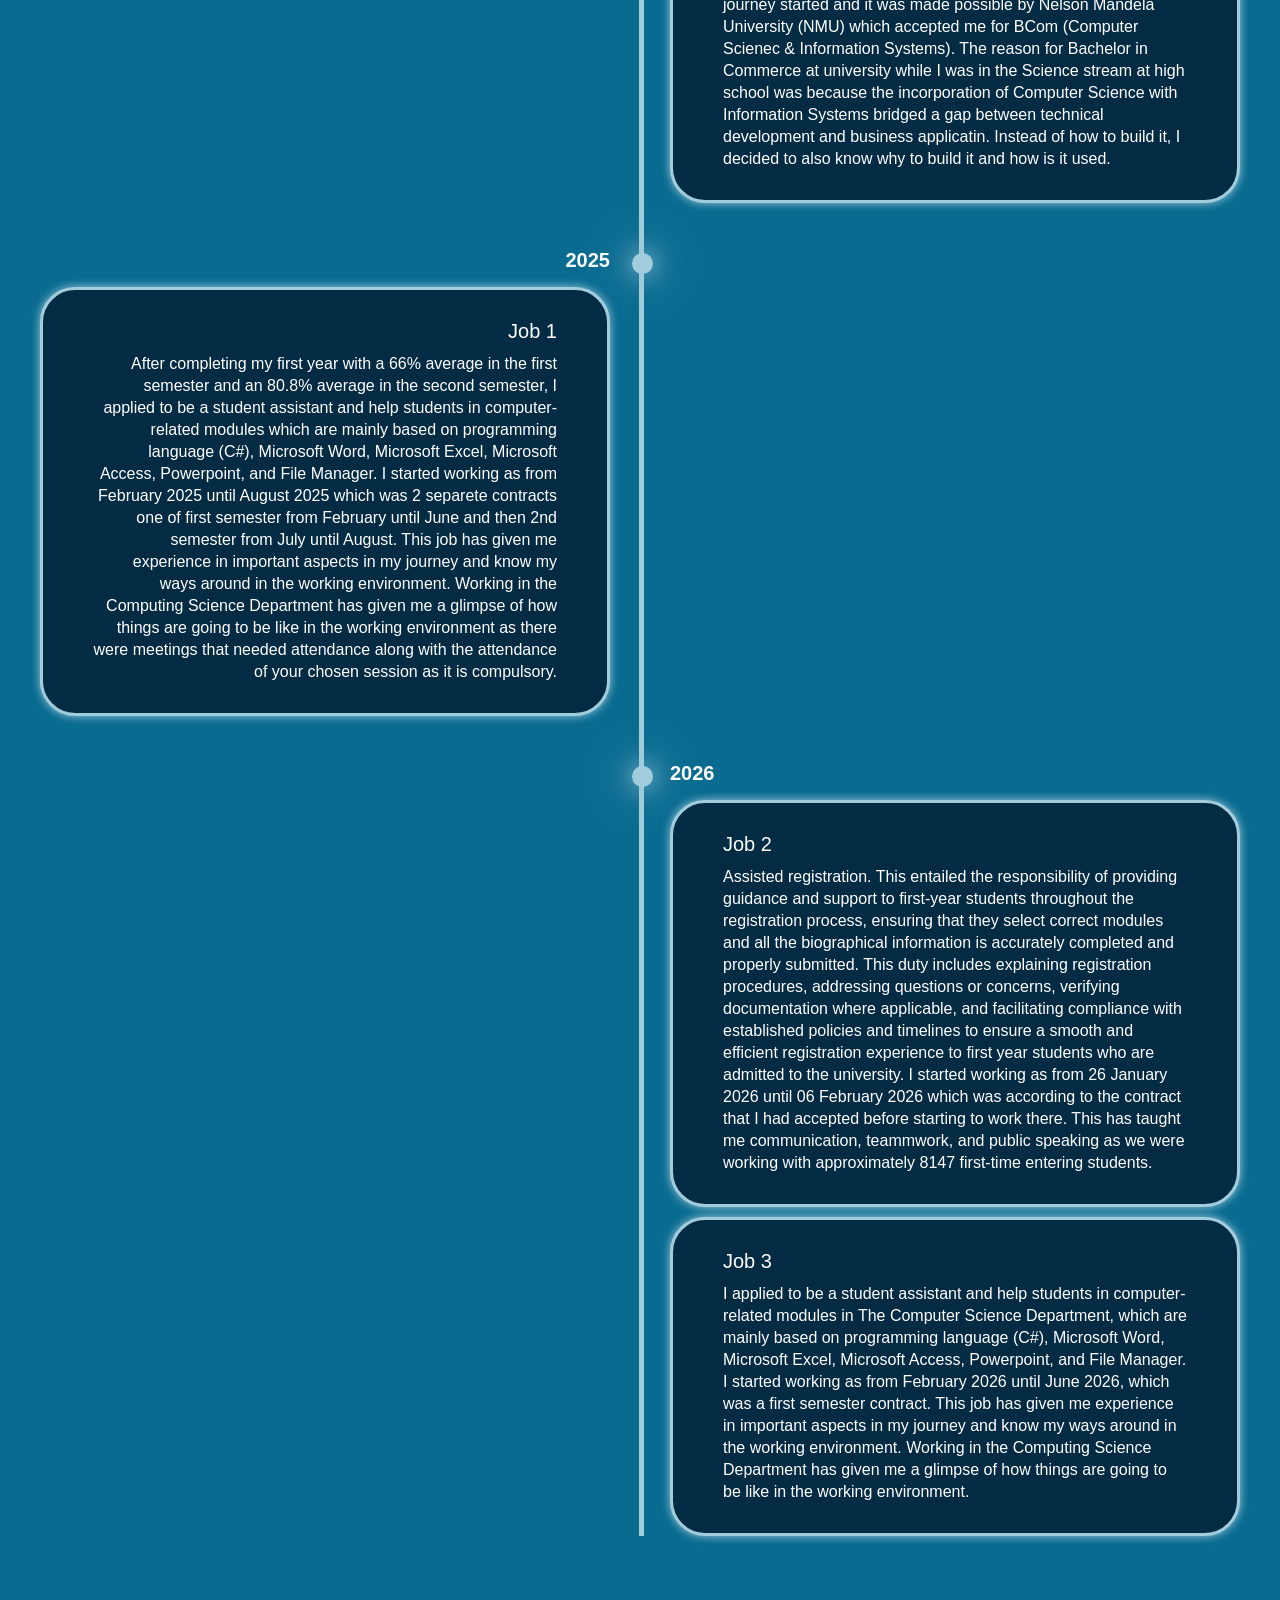
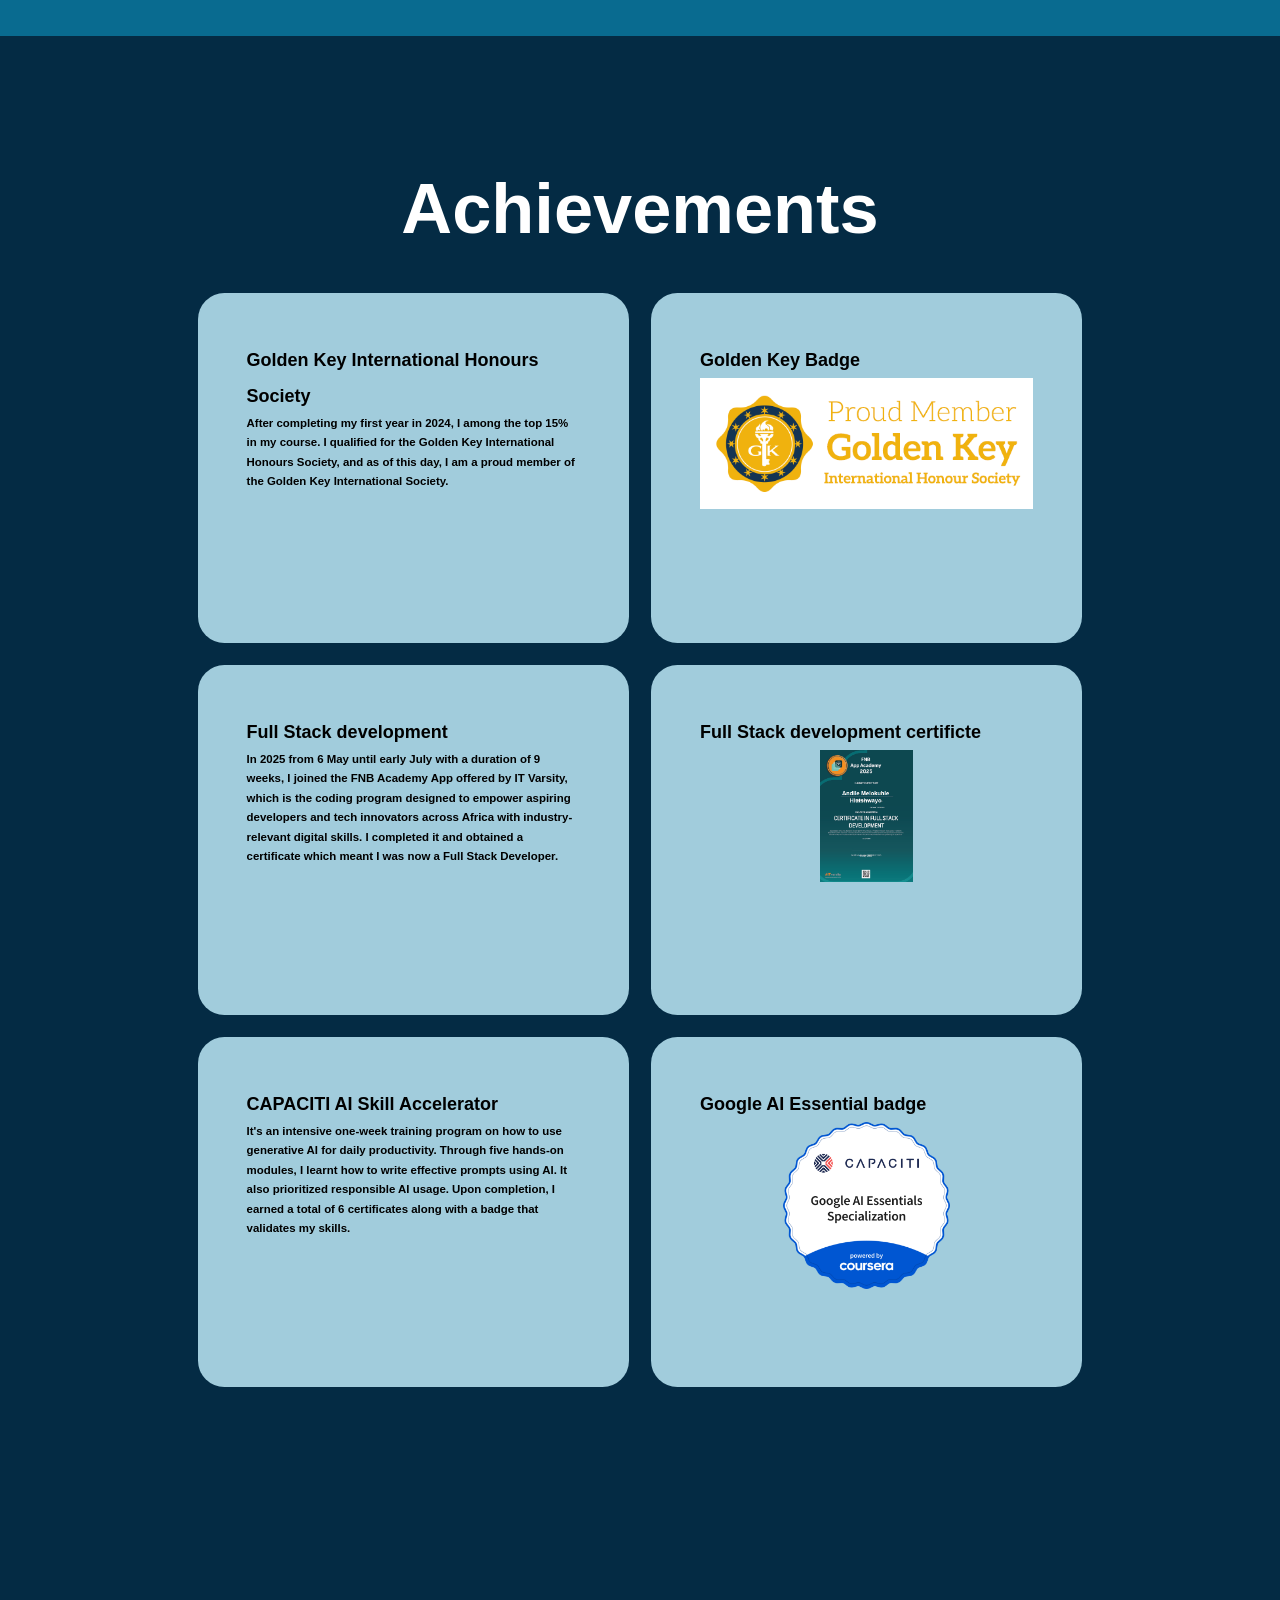
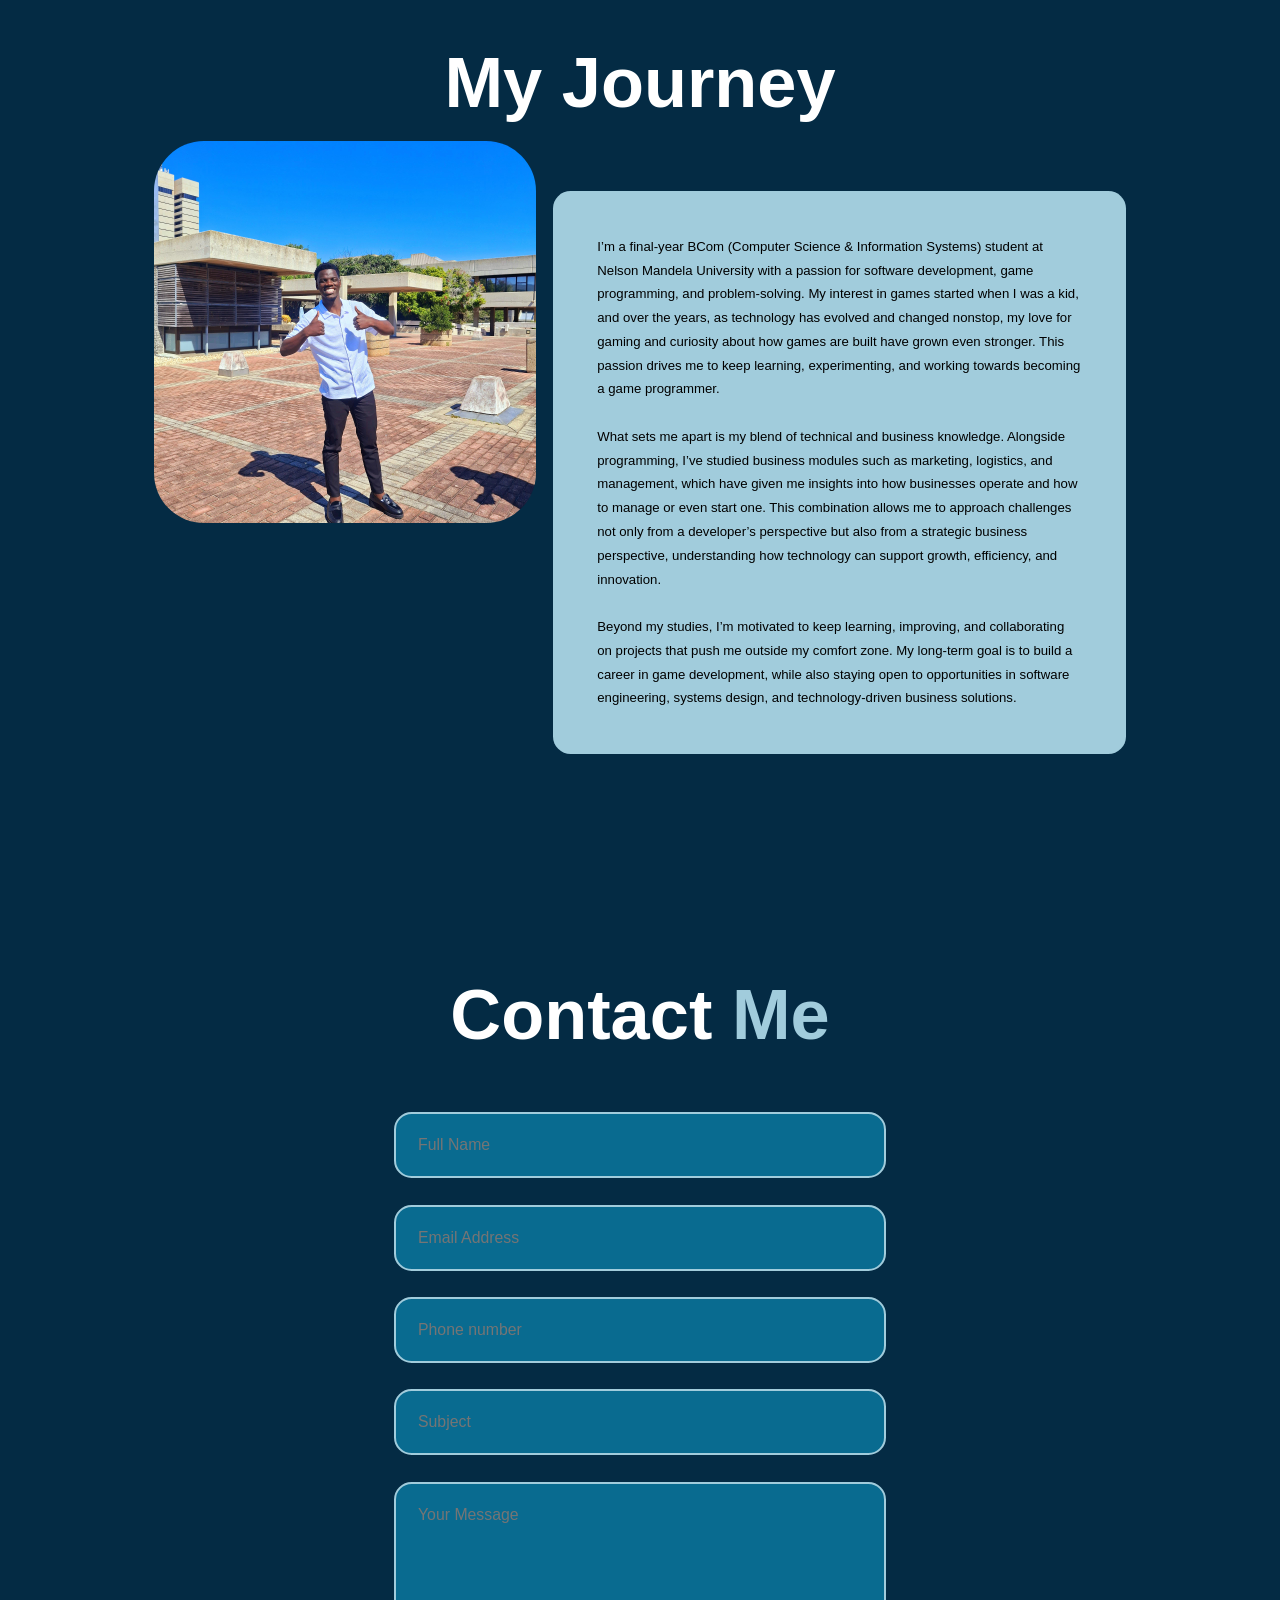
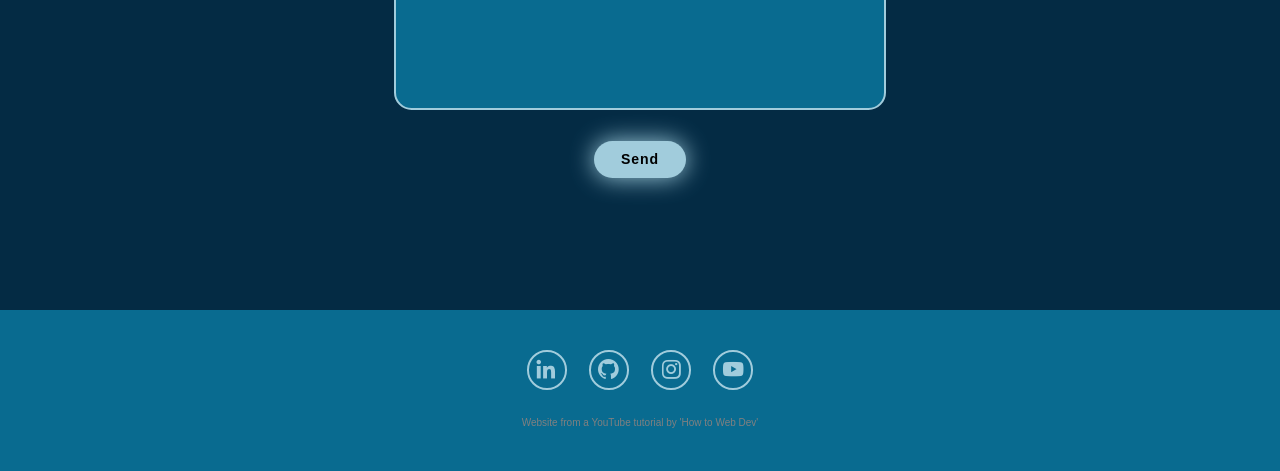
==== commit 73df35a3: "Revise portfolio content and enhance details Updated personal information and achievements in the po" ====
--- a/index.html
+++ b/index.html
@@ -22,8 +22,8 @@
         <section class="home" id="home">
             <div class="home-content">
                 <h1> Hi, Its <span>Andile</span></h1>
-                <h3 class=text-animation> I am a <span></span></h3>
-                <p>I am a final-year BCom (Computer Science & Information Systems) student at Nelson Mandela University with a strong passion for software development and game programming. Inspired by a lifelong interest in gaming, I am working toward a career in game development. My combination of technical skills and business knowledge allows me to approach problems from both a development and strategic perspective. I am driven to keep learning, collaborate on challenging projects, and remain open to opportunities in software engineering and technology-driven solutions.</p>
+                <h3 class=text-animation> I am <span></span></h3>
+                <p>I’m a final-year BCom (Computer Science & Information Systems) student at Nelson Mandela University with a strong passion for software development and software analysis. I am inspired by a lifelong interest in gaming. Over the years, as technology has evolved nonstop, my love for all the technology being created in the world has kept growing, and my curiosity about how it is built has grown even stronger. My combination of technical skills and business knowledge allows me to approach problems from both a development and strategic perspective. This passion drives me to keep learning, experimenting, and working towards becoming a software developer or a software analyst.</p>
                 <div class="social-icons">
                     <a href="https://www.linkedin.com/in/andile-hlatshwayo-a243722b5/"><i class='bx bxl-linkedin'></i></a>
                     <a href="https://github.com/Andile-Hlatshwayo"><i class='bx bxl-github'></i></a>
@@ -75,6 +75,11 @@
                     <h3>Job 2</h3>
                     <p>Assisted registration. This entailed the responsibility of providing guidance and support to first-year students throughout the registration process, ensuring that they select correct modules and all the biographical information is accurately completed and properly submitted. This duty includes explaining registration procedures, addressing questions or concerns, verifying documentation where applicable, and facilitating compliance with established policies and timelines to ensure a smooth and efficient registration experience to first year students who are admitted to the university. I started working as from 26 January 2026 until 06 February 2026 which was according to the contract that I had accepted before starting to work there. This has taught me communication, teammwork, and public speaking as we were working with approximately 8147 first-time entering students.</p>
                 </div>
+                <br>
+                <div class="timeline-content">
+                    <h3>Job 3</h3>
+                    <p>I applied to be a student assistant and help students in computer-related modules in The Computer Science Department, which are mainly based on programming language (C#), Microsoft Word, Microsoft Excel, Microsoft Access, Powerpoint, and File Manager. I started working as from February 2026 until June 2026, which was a first semester contract. This job has given me experience in important aspects in my journey and know my ways around in the working environment. Working in the Computing Science Department has given me a glimpse of how things are going to be like in the working environment.</p>
+                </div>
             </div>
             
             </div>
@@ -105,6 +110,18 @@
                     <div class="service-info">
                         <h4>Full Stack development certificte</h4>
                         <img id="Image" src="Images/FNB Academy.png" alt="FNB Academy Certificate">
+                    </div>
+                </div>
+                 <div class="service-box">
+                    <div class="service-info">
+                        <h4>CAPACITI AI Skill Accelerator</h4>
+                        <p>It's an intensive one-week training program on how to use generative AI for daily productivity. Through five hands-on modules, I learnt how to write effective prompts using AI. It also prioritized responsible AI usage. Upon completion, I earned a total of 6 certificates along with a badge that validates my skills.</p>
+                    </div>
+                </div>
+                <div class="service-box">
+                    <div class="service-info">
+                        <h4>Google AI Essential badge</h4>
+                        <img id="second_image" src="Images/Google AI Essentials Specialization completion badge.png" alt="CAPACITI program completion badge">
                     </div>
                 </div>
 
--- a/Stylesheet/Stylesheet.css
+++ b/Stylesheet/Stylesheet.css
@@ -13,11 +13,9 @@
     --second-bg-color: #096B90;
     --text-color: white;
     --main-color: #A1CCDC;
-    /*--bg-color: #080808;
-    --second-bg-color: #131313;
-    --text-color: white;
-    --main-color: #00ffee;*/
-}
+
+}
+
 html{
     font-size: 60%;
     overflow-x: hidden;
@@ -217,19 +215,19 @@
 }
 @keyframes words{
     0%, 20%{
-        content: "student at NMU";
+        content: "a student at NMU";
     }
     21%, 40%{
-        content: "Full stack developer";
+        content: "a Full stack developer";
     }
     41%, 60%{
-        content: "Chess player";
+        content: "a problem-solver";
     }
     61%, 80%{
-        content: "Basketball player";
+        content: "a critical thinker";
     }
     81%, 100%{
-        content: "Skateboarder";
+        content: "an agile individual";
     }
 }
 @keyframes typing{
@@ -397,6 +395,10 @@
 }
 #Image{
     width: 30%;
+    margin: 0 auto;
+}
+#second_image{
+    width: 50%;
     margin: 0 auto;
 }
 
@@ -677,30 +679,7 @@
         width: 28%;
         margin: 0 auto;
     }
-    /*
-    .about-container {
-        flex-direction: row;
-    }
-
-    .about-info {
-        max-height: 300px;
-        overflow: auto;
-    }
-    .service-info img{
-        width: 90%;
-        margin: 0 auto;
-    }
-    .service-info p{
-        font-size: 2rem;
-    }
-    .service-info h4{
-        font-size: 3rem;
-    }
-    #Image{
-        width: 28%;
-        margin: 0 auto;
-    }
-    */
+
 }
 
 @media (max-width: 480px) {
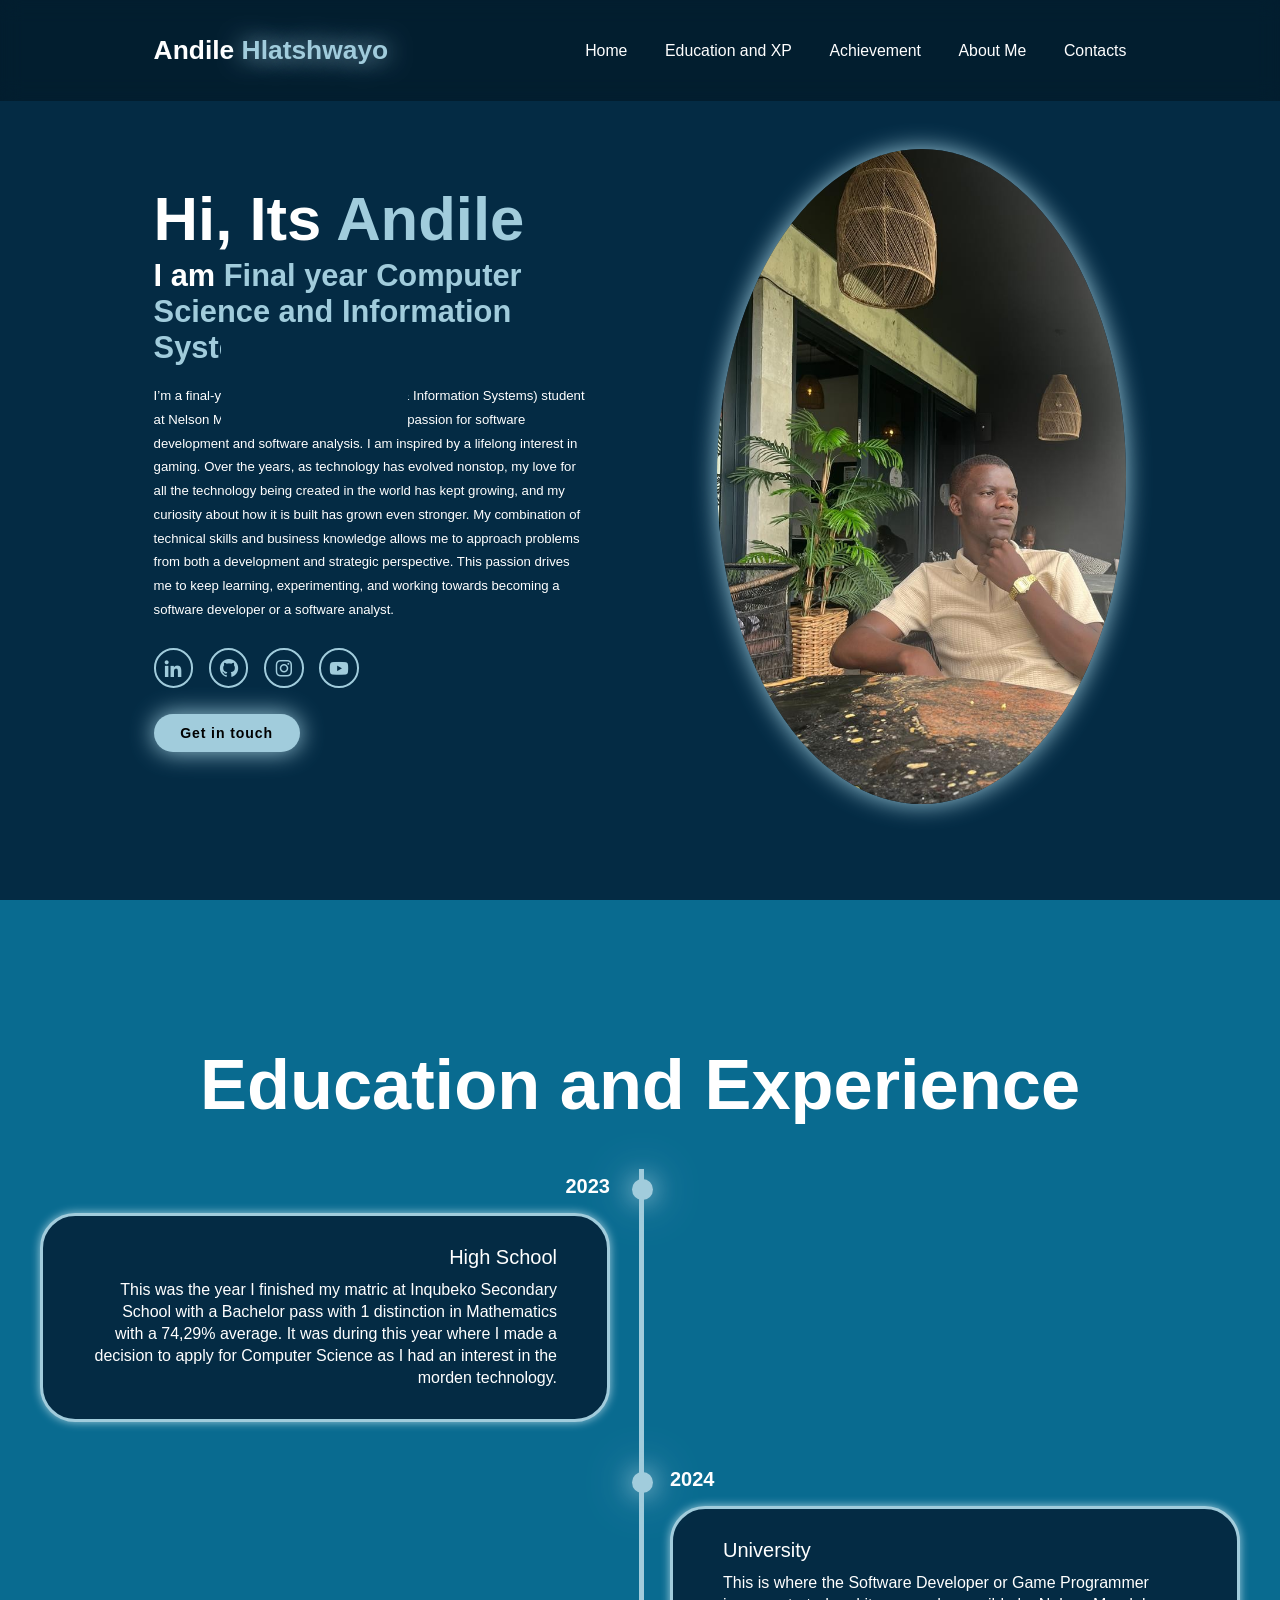
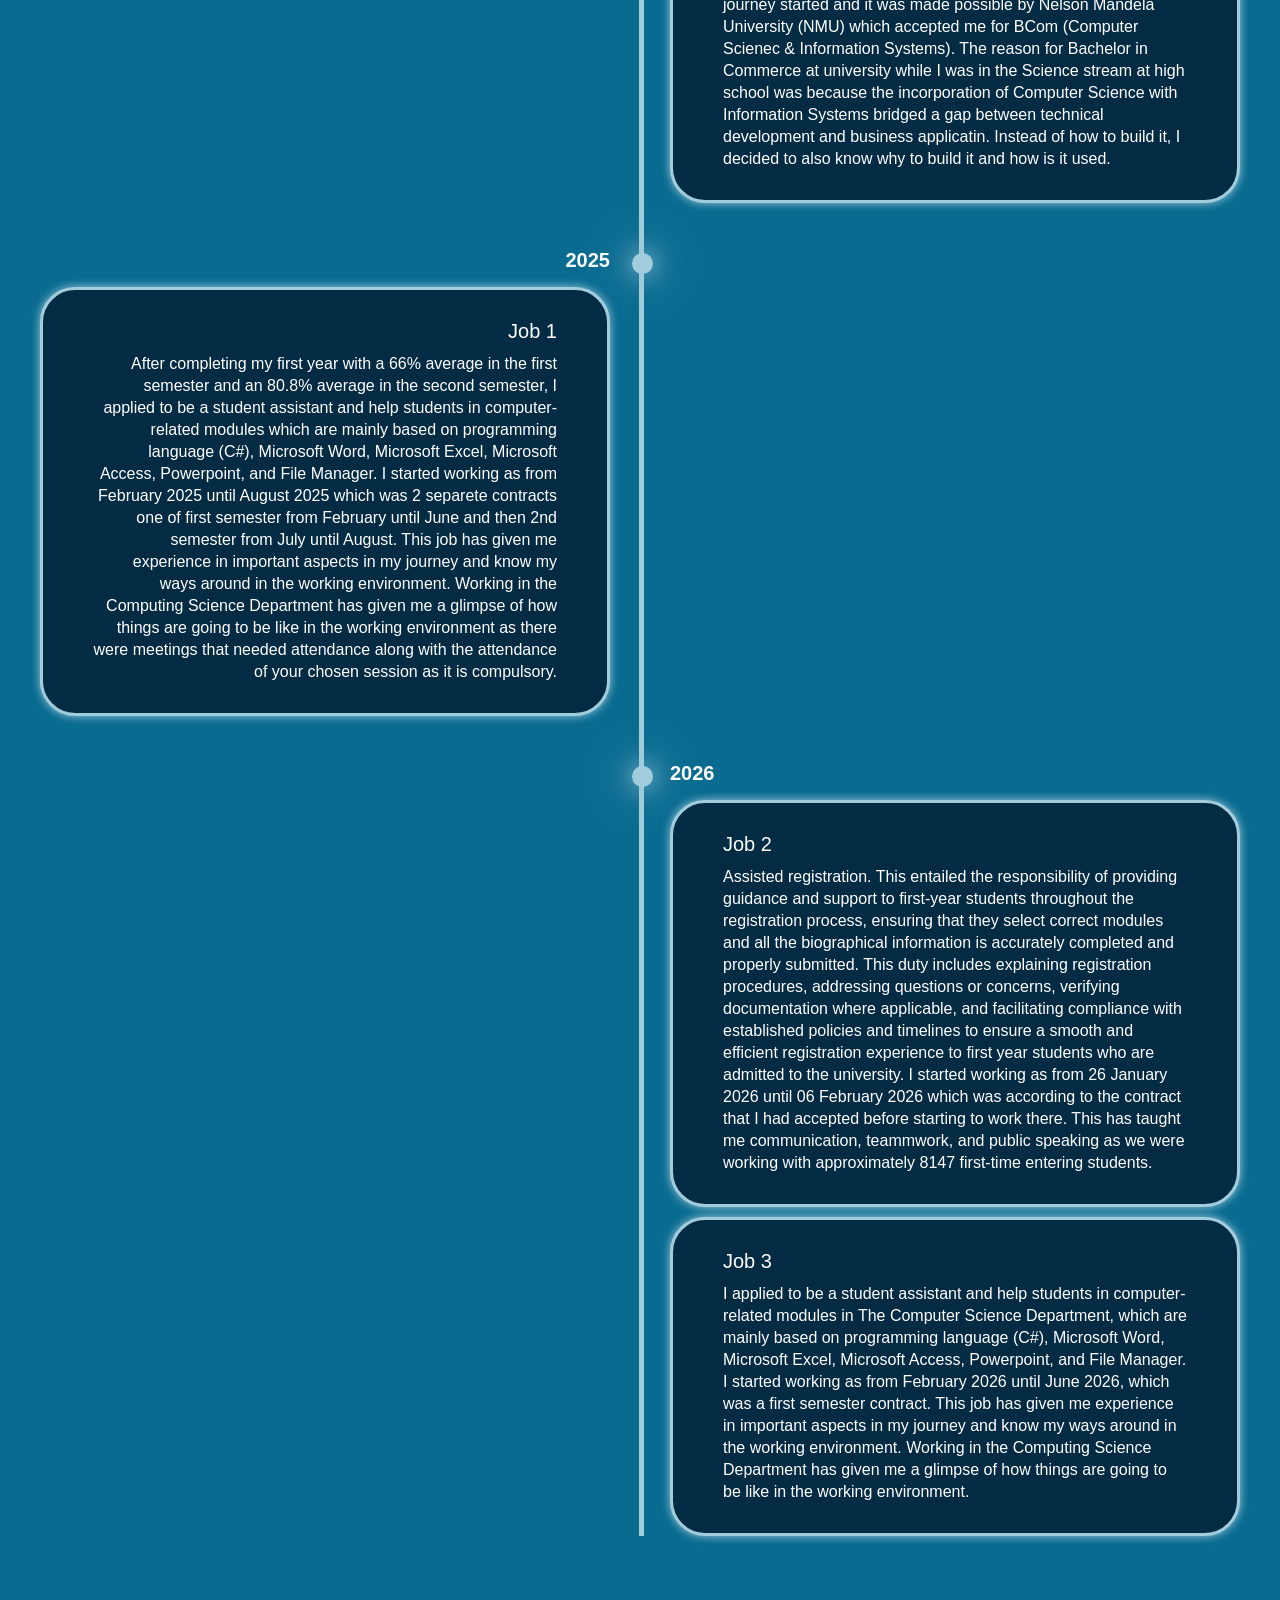
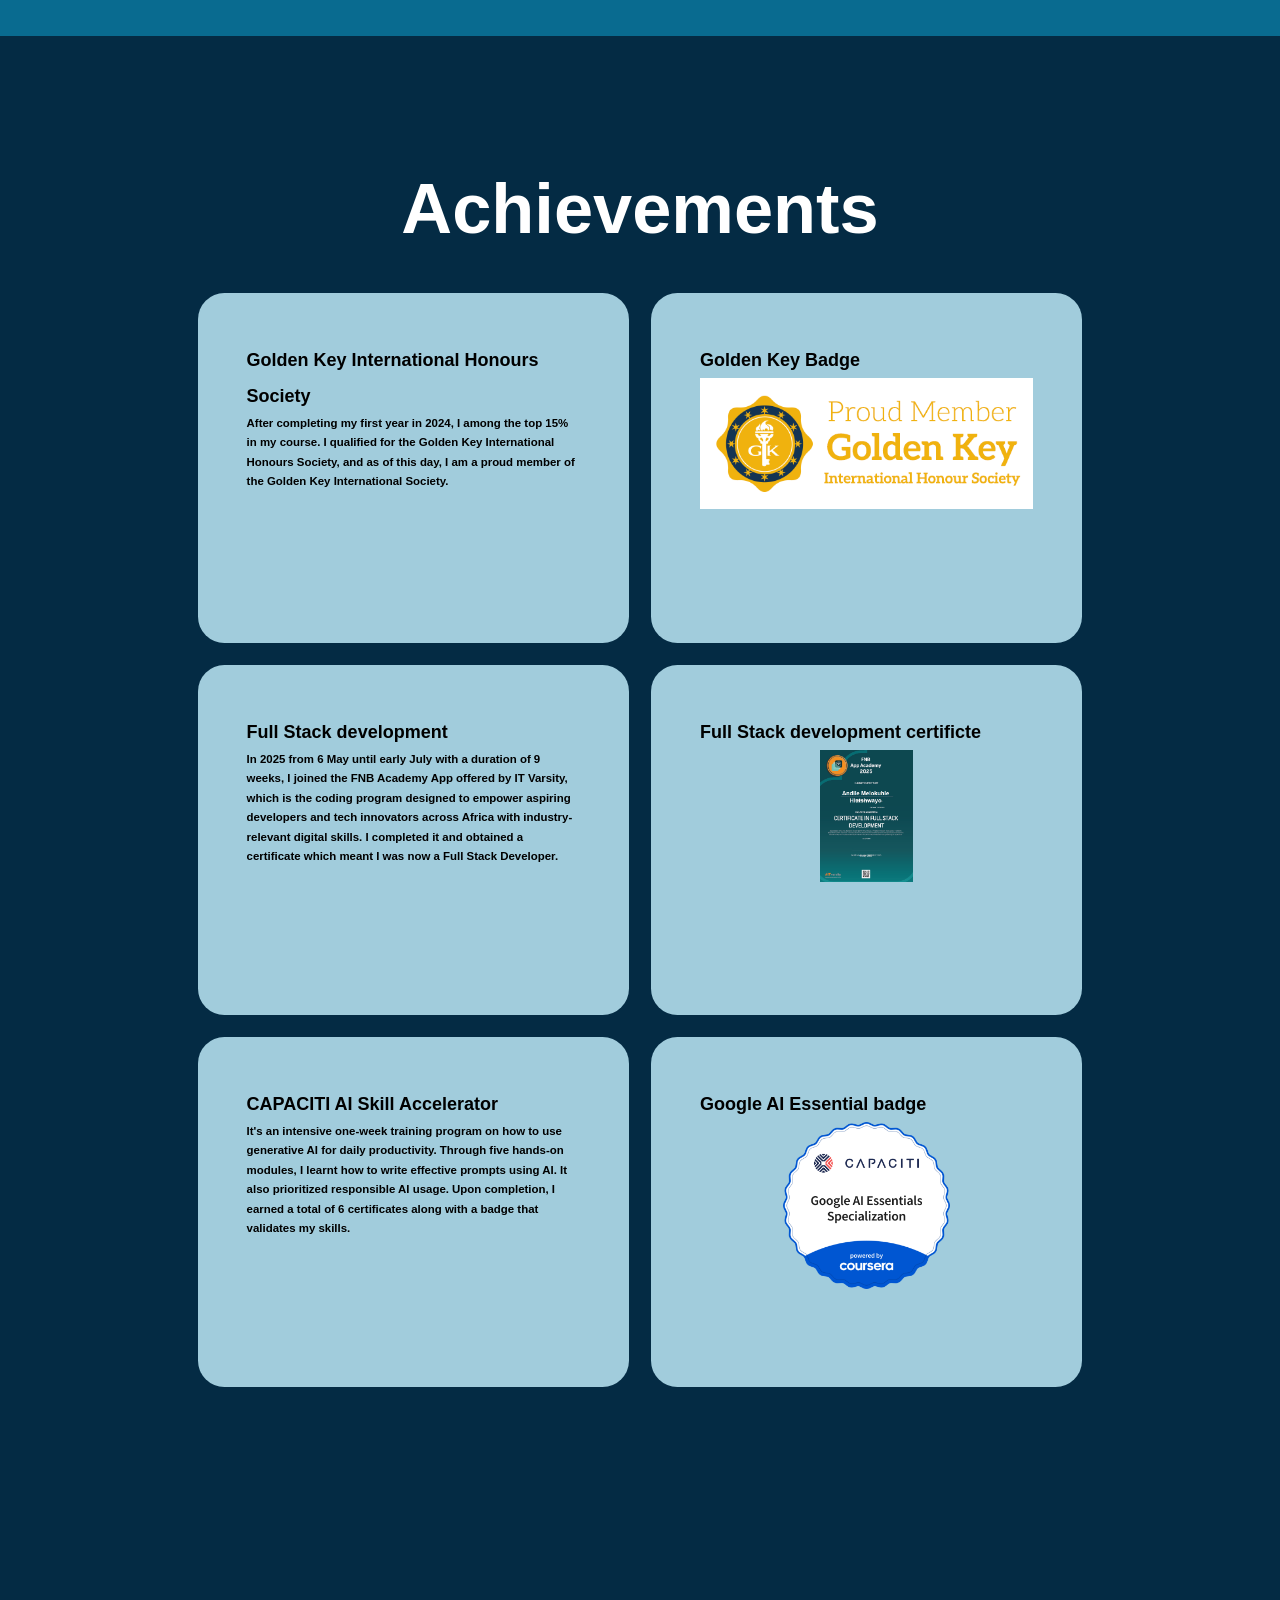
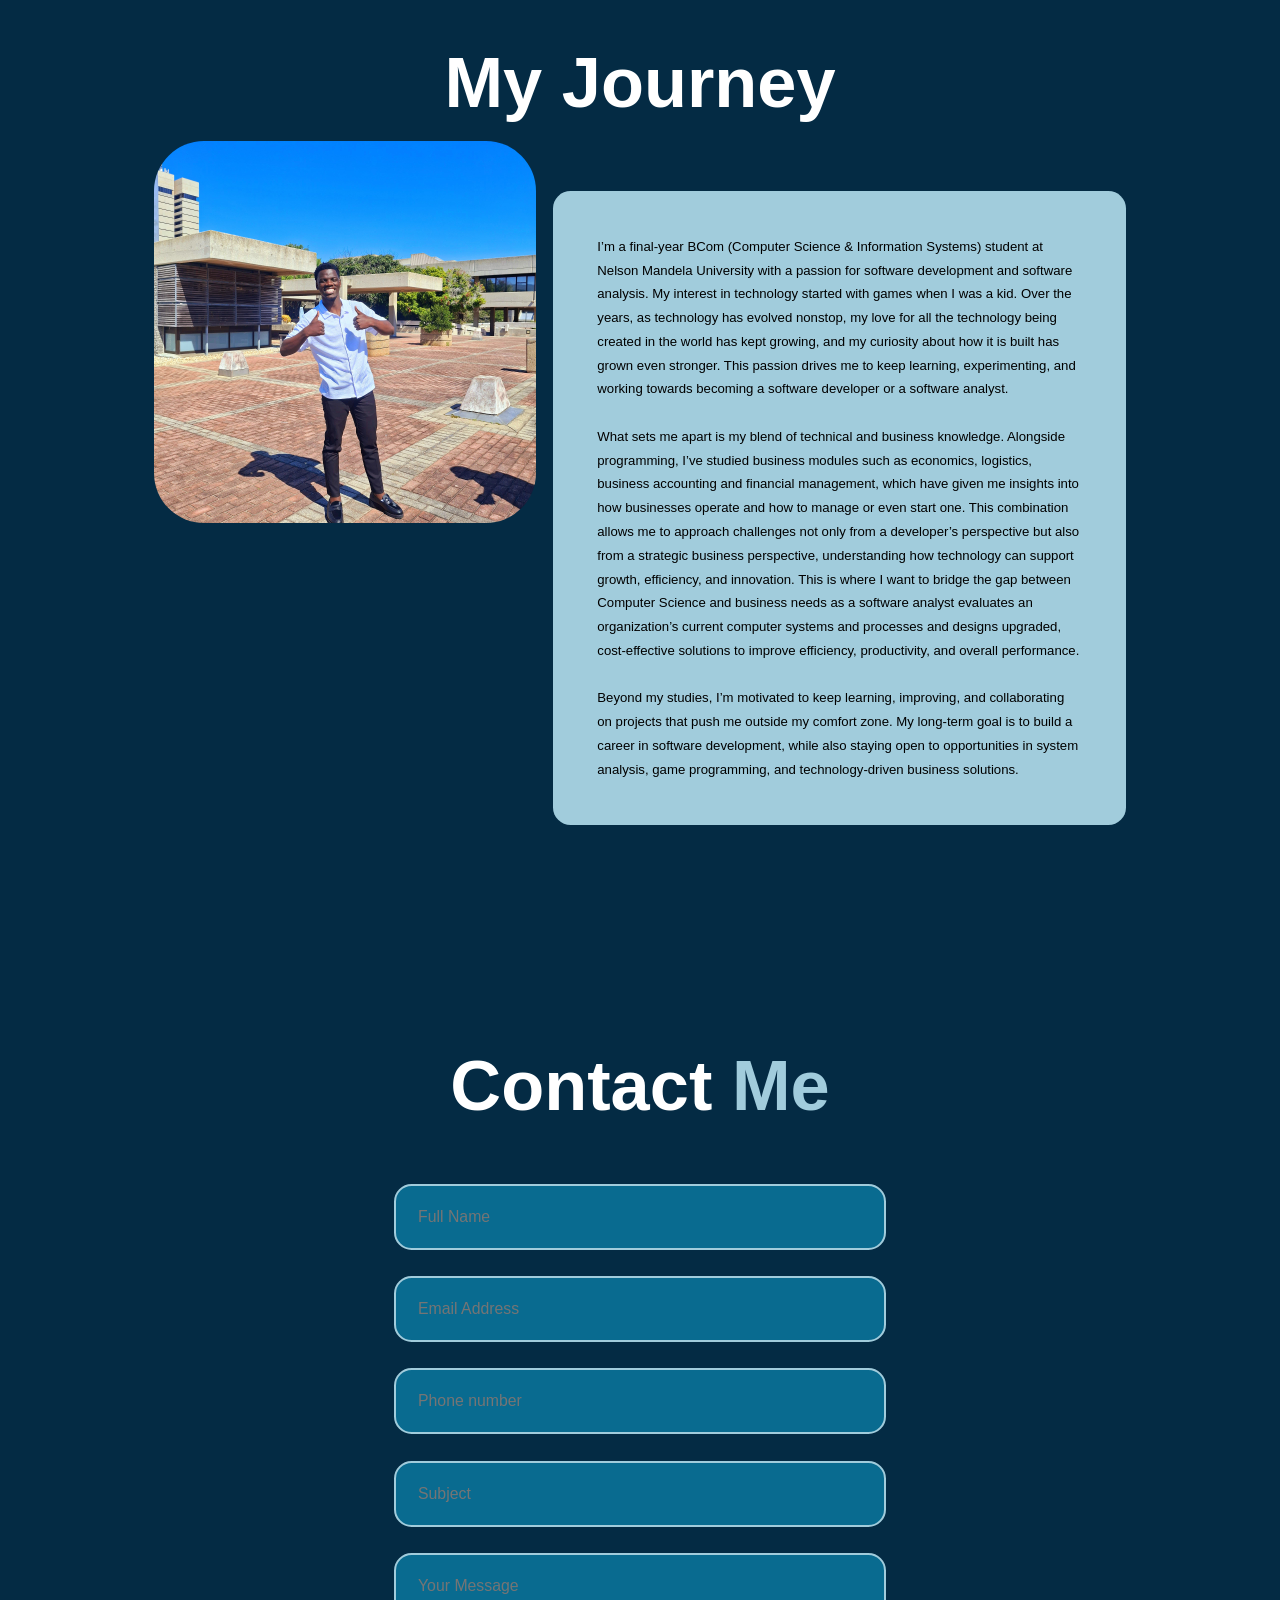
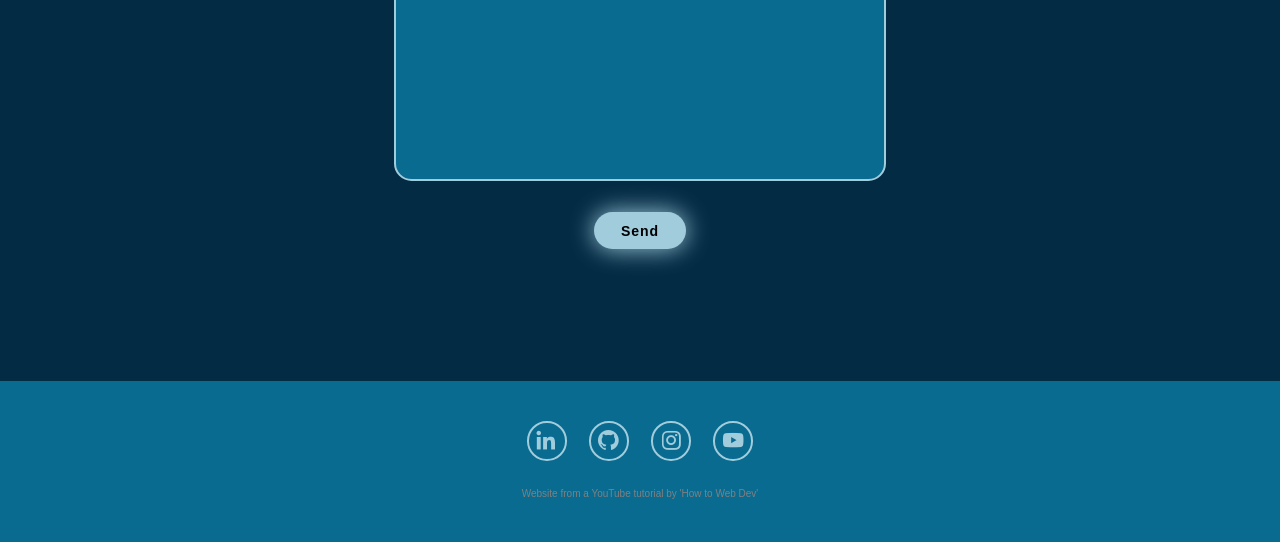
==== commit e5f0b5ea: "Fix HTML formatting and structure" ====
--- a/index.html
+++ b/index.html
@@ -135,9 +135,9 @@
                     <img src="Images/IMG-20251029-WA0083.jpg" alt="Andile full body">
                 </div>
                 <div class="about-info">
-                    <p>I’m a final-year BCom (Computer Science & Information Systems) student at Nelson Mandela University with a passion for software development, game programming, and problem-solving. My interest in games started when I was a kid, and over the years, as technology has evolved and changed nonstop, my love for gaming and curiosity about how games are built have grown even stronger. This passion drives me to keep learning, experimenting, and working towards becoming a game programmer.
-                    <br><br>What sets me apart is my blend of technical and business knowledge. Alongside programming, I’ve studied business modules such as marketing, logistics, and management, which have given me insights into how businesses operate and how to manage or even start one. This combination allows me to approach challenges not only from a developer’s perspective but also from a strategic business perspective, understanding how technology can support growth, efficiency, and innovation.
-                    <br><br>Beyond my studies, I’m motivated to keep learning, improving, and collaborating on projects that push me outside my comfort zone. My long-term goal is to build a career in game development, while also staying open to opportunities in software engineering, systems design, and technology-driven business solutions.</p>
+                    <p>I’m a final-year BCom (Computer Science & Information Systems) student at Nelson Mandela University with a passion for software development and software analysis. My interest in technology started with games when I was a kid. Over the years, as technology has evolved nonstop, my love for all the technology being created in the world has kept growing, and my curiosity about how it is built has grown even stronger. This passion drives me to keep learning, experimenting, and working towards becoming a software developer or a software analyst.
+                    <br><br>What sets me apart is my blend of technical and business knowledge. Alongside programming, I’ve studied business modules such as economics, logistics, business accounting and financial management, which have given me insights into how businesses operate and how to manage or even start one. This combination allows me to approach challenges not only from a developer’s perspective but also from a strategic business perspective, understanding how technology can support growth, efficiency, and innovation. This is where I want to bridge the gap between Computer Science and business needs as a software analyst evaluates an organization’s current computer systems and processes and designs upgraded, cost-effective solutions to improve efficiency, productivity, and overall performance.
+                    <br><br>Beyond my studies, I’m motivated to keep learning, improving, and collaborating on projects that push me outside my comfort zone. My long-term goal is to build a career in software development, while also staying open to opportunities in system analysis, game programming, and technology-driven business solutions.</p>
                 </div>
             </div>
         </section>
